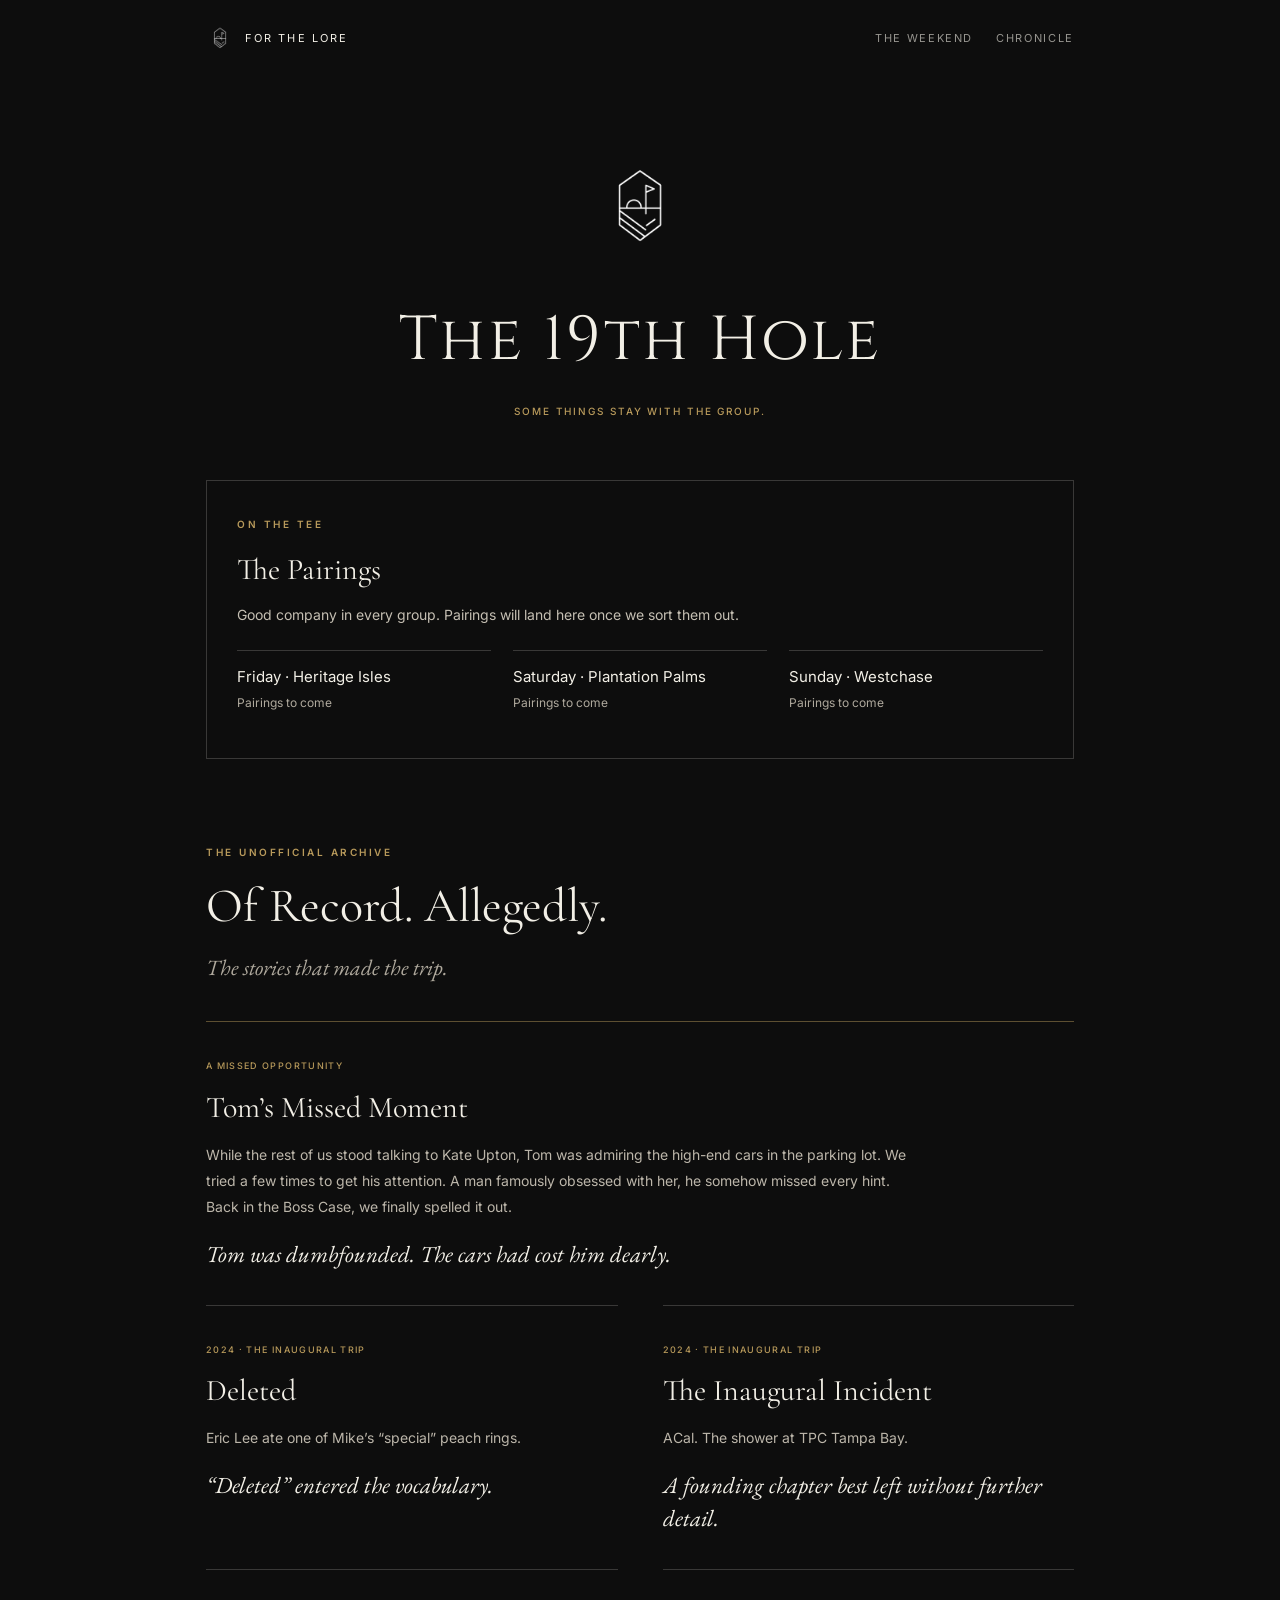
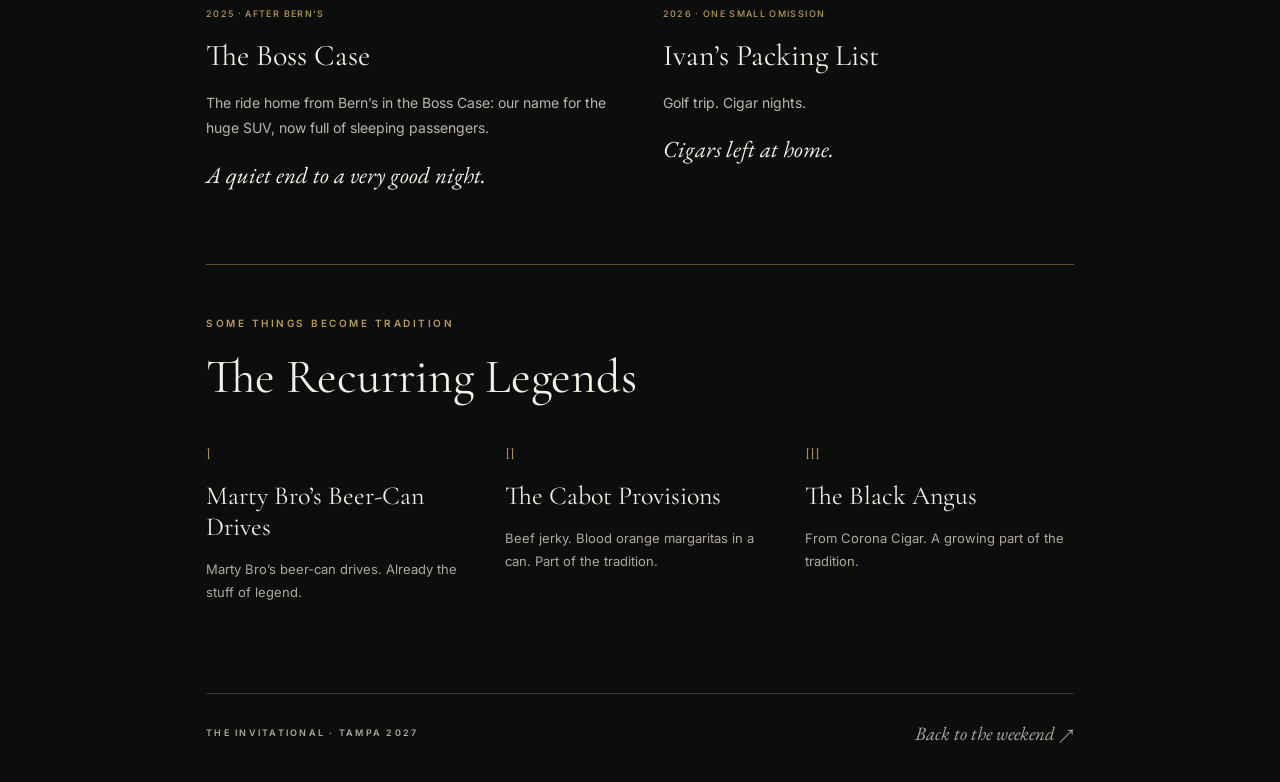
==== 19th-hole.html @ f351de5d "Add the 19th Hole lore archive and finalize guest details" ====
<!DOCTYPE html>
<html lang="en"><head><meta charset="utf-8"><meta name="viewport" content="width=device-width,initial-scale=1"><meta name="robots" content="noindex,nofollow"><meta name="theme-color" content="#0D0D0D"><title>The 19th Hole · The Invitational</title><link rel="stylesheet" href="styles.css"></head>
<body><div class="back-nine-shell"><header class="topbar"><a class="brand" href="index.html#invitation"><img src="assets/master-logo-f195ab221714.png" alt=""><span>For the Lore</span></a><nav class="nav" aria-label="Main navigation"><a href="index.html#invitation">The Weekend</a><a href="index.html#chronicle">Chronicle</a></nav></header>
<main><header class="back-nine-hero"><img src="assets/master-logo-f195ab221714.png" alt="For the Lore Master Logo"><h1 class="nineteenth-title">The 19th Hole</h1><p class="nineteenth-tagline">Some things stay with the group.</p></header>
<div class="back-nine-grid lore-layout"><section class="back-nine-panel"><span class="kicker gold">On the tee</span><h2>The Pairings</h2><p>Good company in every group. Pairings will land here once we sort them out.</p><ul class="back-nine-rounds"><li><strong>Friday · Heritage Isles</strong><span>Pairings to come</span></li><li><strong>Saturday · Plantation Palms</strong><span>Pairings to come</span></li><li><strong>Sunday · Westchase</strong><span>Pairings to come</span></li></ul></section>
</div>
<section class="lore-archive" aria-labelledby="lore-heading"><header class="lore-heading"><span class="kicker gold">The unofficial archive</span><h2 id="lore-heading">Of Record. Allegedly.</h2><p class="whisper">The stories that made the trip.</p></header>
<div class="lore-stories">
<article class="lore-story lore-feature"><span class="lore-label">A missed opportunity</span><h3>Tom’s Missed Moment</h3><p>While the rest of us stood talking to Kate Upton, Tom was admiring the high-end cars in the parking lot. We tried a few times to get his attention. A man famously obsessed with her, he somehow missed every hint. Back in the Boss Case, we finally spelled it out.</p><p class="lore-punchline">Tom was dumbfounded. The cars had cost him dearly.</p></article>
<article class="lore-story"><span class="lore-label">2024 · The inaugural trip</span><h3>Deleted</h3><p>Eric Lee ate one of Mike’s “special” peach rings.</p><p class="lore-punchline">“Deleted” entered the vocabulary.</p></article>
<article class="lore-story"><span class="lore-label">2024 · The inaugural trip</span><h3>The Inaugural Incident</h3><p>ACal. The shower at TPC Tampa Bay.</p><p class="lore-punchline">A founding chapter best left without further detail.</p></article>
<article class="lore-story"><span class="lore-label">2025 · After Bern’s</span><h3>The Boss Case</h3><p>The ride home from Bern’s in the Boss Case: our name for the huge SUV, now full of sleeping passengers.</p><p class="lore-punchline">A quiet end to a very good night.</p></article>
<article class="lore-story"><span class="lore-label">2026 · One small omission</span><h3>Ivan’s Packing List</h3><p>Golf trip. Cigar nights.</p><p class="lore-punchline">Cigars left at home.</p></article>
</div></section>
<section class="lore-traditions" aria-labelledby="legends-heading"><header class="lore-heading"><span class="kicker gold">Some things become tradition</span><h2 id="legends-heading">The Recurring Legends</h2></header><div class="legend-grid">
<article><span class="legend-number">I</span><h3>Marty Bro’s Beer-Can Drives</h3><p>Marty Bro’s beer-can drives. Already the stuff of legend.</p></article>
<article><span class="legend-number">II</span><h3>The Cabot Provisions</h3><p>Beef jerky. Blood orange margaritas in a can. Part of the tradition.</p></article>
<article><span class="legend-number">III</span><h3>The Black Angus</h3><p>From Corona Cigar. A growing part of the tradition.</p></article>
</div></section></main>
<footer class="footer"><span class="kicker">THE INVITATIONAL · TAMPA 2027</span><a class="whisper" href="index.html#invitation">Back to the weekend ↗</a></footer></div></body></html>
---- styles.css ----
@import url('https://fonts.googleapis.com/css2?family=Cinzel:wght@400;500;600&family=Cormorant+Garamond:wght@400;500;600&family=EB+Garamond:ital@0;1&family=Inter:wght@400;500;600&display=swap');
:root{--onyx:#0D0D0D;--ivory:#F2EFE6;--brass:#B89A5B;--muted:#AFA99D;--hairline:rgba(242,239,230,.19)}*{box-sizing:border-box}html{scroll-behavior:smooth}body{margin:0;background:var(--onyx);color:var(--ivory);font:400 15px/1.65 Inter,Arial,sans-serif}button,a{font:inherit}a{color:inherit;text-decoration:none}button{cursor:pointer}a:focus-visible,button:focus-visible{outline:2px solid var(--brass);outline-offset:5px}.serif{font-family:'Cormorant Garamond',Georgia,serif}.cinzel{font-family:Cinzel,Georgia,serif}.whisper{font-family:'EB Garamond',Georgia,serif;font-style:italic}.kicker{text-transform:uppercase;letter-spacing:.25em;font-size:10px;font-weight:600}.gold{color:var(--brass)}.shell{max-width:1080px;margin:auto;padding:0 26px}.topbar{display:flex;justify-content:space-between;align-items:center;padding:24px 0;gap:14px}.brand{display:flex;align-items:center;gap:11px;font-size:11px;letter-spacing:.19em;text-transform:uppercase}.brand img{width:28px;height:28px;object-fit:contain}.nav{display:flex;gap:23px;font-size:11px;text-transform:uppercase;letter-spacing:.15em}.nav a{opacity:.6}.nav a[aria-current=page],.nav a:hover{opacity:1}.hero{min-height:calc(100svh - 76px);display:flex;flex-direction:column;align-items:center;justify-content:center;text-align:center;padding:54px 0 85px;position:relative}.hero::before{content:'';position:absolute;inset:0;pointer-events:none;background:radial-gradient(ellipse at 50% 42%,rgba(191,154,91,.075),transparent 49%)}.hero>*{z-index:1}.hero-logo{width:clamp(125px,22vw,192px);height:auto;filter:drop-shadow(0 10px 40px rgba(255,255,255,.04));margin-bottom:26px}.hero h1{font-size:clamp(30px,5.6vw,68px);font-weight:400;letter-spacing:.11em;line-height:1.25;margin:12px 0 6px}.hero .place{font-size:clamp(15px,2vw,19px);letter-spacing:.37em;margin:9px 0 32px}.hero .whisper{font-size:26px;color:var(--ivory);opacity:.8}.scrollhint{position:absolute;bottom:30px;left:50%;transform:translateX(-50%);font-size:10px;letter-spacing:.22em;color:var(--muted);text-transform:uppercase}.line{height:1px;background:var(--hairline)}.section{padding:78px 0}.section-head{display:flex;align-items:center;gap:20px;margin-bottom:27px}.section-head h2{font-family:Cinzel,Georgia,serif;font-size:15px;font-weight:400;letter-spacing:.17em;margin:0;white-space:nowrap}.section-head:after{content:'';height:1px;background:var(--hairline);flex:1}.lead{font:400 clamp(28px,4vw,42px)/1.26 'Cormorant Garamond',Georgia,serif;max-width:720px;margin:0 0 25px}.sublead{color:#C5BFB3;max-width:640px}.days{display:grid;grid-template-columns:repeat(3,1fr);gap:14px}.day{border:1px solid var(--hairline);padding:26px 22px 27px;min-height:285px}.day .date{font-size:10px;letter-spacing:.18em;color:var(--brass)}.day h3{font:400 32px/1.12 'Cormorant Garamond',Georgia,serif;margin:9px 0 18px}.day ul{margin:0;padding-left:17px;color:#D8D3C9;font-size:13px}.day li{margin:10px 0}.note{font-size:12px;color:#B8B1A6;margin-top:23px}.note strong{color:var(--ivory)}.overview{display:grid;grid-template-columns:1fr 1fr;gap:42px}.overview h3{font-family:Cinzel,Georgia,serif;font-size:13px;letter-spacing:.17em;font-weight:400;margin:0 0 17px}.overview p{margin:0 0 13px;color:#C4BEB3;font-size:13px}.options{display:grid;grid-template-columns:repeat(3,1fr);gap:10px}.option{border-top:1px solid rgba(184,154,91,.55);padding:15px 0}.option b{font-size:12px;color:var(--ivory);font-weight:500}.option span{display:block;color:var(--muted);font-size:12px}.micro{font:italic 22px 'EB Garamond',Georgia,serif;color:var(--ivory)}.field{padding:18px 0 0;display:flex;flex-wrap:wrap;gap:8px 19px}.field span{font:400 23px 'Cormorant Garamond',Georgia,serif}.field .aside{width:100%;font-size:12px;color:var(--muted);margin-top:5px}.footer{display:flex;justify-content:space-between;align-items:center;border-top:1px solid var(--hairline);padding:24px 0 33px;color:var(--muted);gap:12px}.footer .whisper{font-size:19px}.footer .kicker{font-size:9px}.intro{position:fixed;inset:0;background:#080808;z-index:20;display:flex;align-items:center;justify-content:center;text-align:center;transition:opacity .75s ease,visibility .75s ease}.intro.hide{opacity:0;visibility:hidden;pointer-events:none}.intro-content{padding:25px}.intro .trigger{background:none;color:var(--ivory);border:1px solid rgba(242,239,230,.35);padding:15px 24px;letter-spacing:.19em;text-transform:uppercase;font-size:11px;margin-top:32px}.intro .trigger:hover{border-color:var(--brass);color:var(--brass)}.intro-logo{width:115px;height:115px;opacity:.88}.intro-caption{font-size:11px;letter-spacing:.24em;color:#B5AFA4;margin-top:10px}.intro .whisper{font-size:22px}.intro.revealing .intro-logo{animation:logoShow 1.35s ease both}.intro.revealing .intro-caption{opacity:0}.intro.revealing .trigger{opacity:0;pointer-events:none}@keyframes logoShow{0%{opacity:0;transform:scale(.85)}100%{opacity:1;transform:scale(1)}}.chronicle{background:var(--ivory);color:var(--onyx)}.chronicle .nav a{color:var(--onyx)}.chronicle .topbar{border-bottom:1px solid #D5D0C5}.chronicle .section-head:after{background:#CEC7BA}.chronicle .footer{border-color:#D5D0C5;color:#6C685F}.chronicle-hero{text-align:center;padding:75px 0 65px}.chronicle-hero img{width:106px;height:106px}.chronicle-hero h1{font:400 clamp(44px,6vw,68px) 'Cormorant Garamond',Georgia,serif;margin:13px 0 4px}.chronicle-hero p{color:#706B62;font:italic 22px 'EB Garamond',Georgia,serif}.timeline{border-top:1px solid #B9A98F;display:grid;grid-template-columns:repeat(3,minmax(0,1fr));gap:34px;padding-top:34px;margin-bottom:110px}.entry{position:relative;padding-left:4px}.entry:before{content:'';position:absolute;width:1px;background:#B9A98F;height:34px;top:-34px;left:10px}.year{font:400 30px Cinzel,Georgia,serif;letter-spacing:.09em}.city{font:italic 31px 'Cormorant Garamond',Georgia,serif;margin:4px 0 22px}.entry h3{font-size:9px;letter-spacing:.19em;color:#7C756A;font-weight:600;text-transform:uppercase;margin:25px 0 8px}.entry p{font-size:13px;line-height:1.9;margin:0}.entry .attendees{display:flex;flex-wrap:wrap;column-gap:9px}.first{color:#95753C}.legend{color:#786E5D;font-size:11px;margin-bottom:65px}.placeholder{color:#958F84;font-style:italic}.chronicle .brand{color:var(--onyx)}@media(max-width:650px){.shell{padding:0 21px}.topbar{padding:19px 0}.brand span{display:none}.nav{gap:17px;font-size:10px}.hero{min-height:calc(100svh - 65px);padding:40px 0 80px}.hero-logo{width:155px}.hero h1{font-size:clamp(27px,7.2vw,39px);letter-spacing:.075em}.hero .place{font-size:12px;letter-spacing:.25em}.hero .whisper{font-size:22px}.section{padding:53px 0}.days{grid-template-columns:1fr}.day{min-height:0;padding:24px}.day h3{font-size:34px}.overview{grid-template-columns:1fr;gap:30px}.options{grid-template-columns:1fr}.option{padding:11px 0}.chronicle-hero{padding:61px 0 60px}.chronicle-hero img{width:92px;height:92px}.timeline{display:block;border-top:0;border-left:1px solid #B9A98F;margin-left:9px;padding:0 0 0 25px;margin-bottom:65px}.entry{padding:0 0 53px 0}.entry:before{width:11px;height:11px;border-radius:50%;border:1px solid #B89A5B;background:var(--ivory);top:9px;left:-31px}.entry h3{margin:20px 0 6px}.entry .attendees{max-width:310px}.footer{flex-wrap:wrap}.section-head h2{font-size:12px}}@media(prefers-reduced-motion:reduce){*,*:before,*:after{scroll-behavior:auto!important;animation:none!important;transition:none!important}}

/* Self-contained, script-free navigation and reveal fallback */
#invitation-page, #chronicle-page {display:none}
#invitation-page {display:block}
body:has(#chronicle:target) {background:var(--ivory);color:var(--onyx)}
body:has(#chronicle:target) #invitation-page {display:none}
body:has(#chronicle:target) #chronicle-page {display:block}
body:not(:has(#chronicle:target)) #chronicle-page {display:none}
body:has(#invitation:target) .intro, body:has(#chronicle:target) .intro {opacity:0; visibility:hidden;pointer-events:none}
.intro .trigger {display:inline-block; border-radius:0}
#chronicle-page .topbar {border-bottom:1px solid #D5D0C5}
#chronicle-page .section-head:after {background:#CEC7BA}
#chronicle-page .footer {border-color:#D5D0C5;color:#6C685F}
#chronicle-page .nav a, #chronicle-page .brand {color:var(--onyx)}
#chronicle-page .nav a {opacity:.6}
#chronicle-page .nav a[href='#chronicle'] {opacity:1}
#invitation-page .nav a[href='#invitation'] {opacity:1}
body:has(#chronicle:target) .intro {display:none}

/* Chronicle V2: scoped changes, approved Invitation untouched. */
body:has(#chronicle:target){background:#0D0D0D;color:#F2EFE6}
.chronicle-v2{background:#0D0D0D;color:#F2EFE6;min-height:100vh}
.chronicle-v2 .topbar{border-bottom:1px solid rgba(242,239,230,.14)!important}
.chronicle-v2 .brand,.chronicle-v2 .nav a{color:#F2EFE6!important}
.chronicle-v2 .nav a[href="#chronicle"]{opacity:1}
.chronicle-v2 .footer{border-color:rgba(242,239,230,.17)!important;color:#AFA99D!important}
.chronicle-main{max-width:900px;margin:0 auto}
.chronicle-heading{text-align:center;padding:clamp(65px,11vw,124px) 0 62px}
.chronicle-master{display:block;width:clamp(95px,15vw,133px);height:auto;max-height:140px;object-fit:contain;margin:0 auto 33px}
.chronicle-heading h1{font-family:'Cormorant Garamond',Georgia,serif;font-size:clamp(52px,8vw,91px);line-height:1.05;font-weight:400;letter-spacing:-.028em;margin:0;color:#F2EFE6}
.chronicle-whisper{font:italic 23px/1.3 'EB Garamond',Georgia,serif;color:#BEB9AF;margin:17px 0 0;letter-spacing:.005em}
.chronicle-rule{height:1px;background:linear-gradient(to right,transparent 0%,rgba(184,154,91,.7) 12%,rgba(184,154,91,.7) 44%,transparent 44%,transparent 56%,rgba(184,154,91,.7) 56%,rgba(184,154,91,.7) 88%,transparent 100%);max-width:640px;margin:0 auto 58px;position:relative}
.chronicle-rule span{position:absolute;left:50%;top:50%;transform:translate(-50%,-50%);width:7px;height:7px;background:#B89A5B;rotate:45deg}
.chronicle-timeline{border-left:1px solid rgba(184,154,91,.77);margin:0 0 0 76px;padding:0 0 0 53px}
.chronicle-entry{position:relative;display:grid;grid-template-columns:minmax(190px, .7fr) minmax(220px,1fr);gap:28px 50px;padding:0 0 64px;margin-bottom:49px;border-bottom:1px solid rgba(242,239,230,.14)}
.chronicle-entry:last-child{margin-bottom:0;border-bottom:0;padding-bottom:35px}
.chronicle-entry::before{content:'';position:absolute;top:17px;left:-60px;width:11px;height:11px;border-radius:50%;background:#B89A5B;border:2px solid #0D0D0D;outline:1px solid #B89A5B}
.chronicle-datum{display:flex;flex-direction:column;align-items:start;gap:4px}
.chronicle-year{font:400 clamp(52px,6.8vw,84px)/1.04 'Cormorant Garamond',Georgia,serif;letter-spacing:-.015em;color:#F2EFE6}
.chronicle-city{font:400 17px/1.4 Cinzel,Georgia,serif;letter-spacing:.2em;text-transform:uppercase;color:#F2EFE6}
.chronicle-details{display:flex;flex-direction:column;gap:26px;padding-top:10px}
.chronicle-details h2{font:500 10px/1.6 Inter,Arial,sans-serif;letter-spacing:.25em;text-transform:uppercase;color:#B89A5B;margin:0 0 7px}
.chronicle-details p{font:400 clamp(19px,2vw,23px)/1.38 'Cormorant Garamond',Georgia,serif;color:#F2EFE6;margin:0}
.chronicle-v2 .chronicle-guest{color:#A29C91;font-family:'EB Garamond',Georgia,serif;font-style:italic;font-weight:400;white-space:nowrap}
.chronicle-v2 .chronicle-unconfirmed{color:#A29C91;font-style:italic;font-family:'EB Garamond',Georgia,serif;font-size:18px;letter-spacing:0;text-transform:none}
.chronicle-footnote{max-width:730px;margin:35px 0 85px 129px;color:#AAA397;font:400 12px/1.7 Inter,Arial,sans-serif}
.brass-tick{display:inline-block;width:6px;height:6px;border-radius:50%;background:#B89A5B;margin-right:9px;vertical-align:middle}
@media (max-width:700px){
 .chronicle-heading{padding:76px 0 58px}.chronicle-master{width:101px;margin-bottom:30px}.chronicle-heading h1{font-size:clamp(54px,12vw,71px)}.chronicle-whisper{font-size:22px}
 .chronicle-rule{margin-bottom:56px}
 .chronicle-timeline{margin-left:12px;padding-left:29px}
 .chronicle-entry{display:block;padding-bottom:43px;margin-bottom:43px}
 .chronicle-entry::before{top:16px;left:-36px;width:10px;height:10px}
 .chronicle-year{font-size:clamp(62px,16vw,82px)}.chronicle-city{font-size:14px;letter-spacing:.21em;margin-top:3px}
 .chronicle-details{gap:24px;padding-top:33px}
 .chronicle-details h2{font-size:10px;margin-bottom:7px}.chronicle-details p{font-size:24px}
 .chronicle-footnote{margin:28px 0 75px 41px;max-width:310px}
}
@media(max-width:360px){.chronicle-heading h1{font-size:49px}.chronicle-timeline{margin-left:7px;padding-left:24px}.chronicle-entry::before{left:-31px}.chronicle-details p{font-size:22px}}

.chronicle-v2 .chronicle-new{color:#B89A5B}
.chronicle-v2 .chronicle-inaugural{color:#B89A5B;font:italic 400 19px/1.2 'EB Garamond',Georgia,serif;margin-top:5px}
/* Envelope and note card */
.envelope-intro{overflow-y:auto;perspective:1400px;background:radial-gradient(ellipse at 50% 40%,#24211c 0%,#10100f 48%,#080808 100%);padding:32px 20px;display:grid;place-items:center}
.envelope-scene{position:relative;width:min(100%,620px);min-height:540px;display:grid;place-items:center;isolation:isolate}
.envelope{position:absolute;width:100%;aspect-ratio:1.55;filter:drop-shadow(0 28px 32px #0009);transition:transform 1s ease,opacity .8s ease}
.envelope-back,.envelope-front,.envelope-flap{position:absolute;inset:0;background-color:#191918;background-image:url("data:image/svg+xml,%3Csvg viewBox='0 0 180 180' xmlns='http://www.w3.org/2000/svg'%3E%3Cfilter id='n'%3E%3CfeTurbulence type='fractalNoise' baseFrequency='.9' numOctaves='3' stitchTiles='stitch'/%3E%3C/filter%3E%3Crect width='100%25' height='100%25' opacity='.14' filter='url(%23n)'/%3E%3C/svg%3E");border:1px solid #ffffff12}
.envelope-back{border-radius:3px;background-color:#101010}
.envelope-front{clip-path:polygon(0 0,50% 54%,100% 0,100% 100%,0 100%);background-color:#20201e;z-index:2}
.envelope-front:after{content:'';position:absolute;inset:0;background:linear-gradient(32deg,transparent 49.8%,#ffffff0b 50%,transparent 50.3%),linear-gradient(-32deg,transparent 49.8%,#0006 50%,transparent 50.3%)}
.envelope-flap{clip-path:polygon(0 0,100% 0,50% 57%);z-index:3;transform-origin:top;transition:transform .85s ease .2s;backface-visibility:hidden;background-color:#292825}
.wax-seal{position:absolute;z-index:4;left:50%;top:51%;transform:translate(-50%,-50%) rotate(-5deg);width:clamp(88px,19vw,120px);aspect-ratio:1;border:1px solid #c3a16b;border-radius:46% 51% 45% 50% / 48% 44% 53% 46%;background:radial-gradient(circle at 35% 24%,#b39a69,#7e643e 60%,#503e27);box-shadow:inset 0 0 0 5px #735938,inset 0 0 0 7px #b59a6670,0 8px 16px #0009;display:grid;place-items:center;transition:transform .4s ease,opacity .4s ease;padding:17px}
.wax-seal img{display:block;width:100%;height:auto;mix-blend-mode:multiply}
.wax-seal:hover{transform:translate(-50%,-50%) rotate(-5deg) scale(1.045)}
.wax-seal:focus-visible{outline:2px solid var(--ivory);outline-offset:7px}
.envelope-hint{position:absolute;top:calc(50% + min(24vw,225px));font-size:10px;letter-spacing:.24em;text-transform:uppercase;color:#afa99d;transition:opacity .3s}
.invitation-card{position:relative;z-index:5;width:min(100%,470px);padding:48px 26px 40px;background:#eee8da;color:#26251f;box-shadow:0 24px 70px #0008,inset 0 0 0 9px #eee8da,inset 0 0 0 10px #b89a5b66;opacity:0;visibility:hidden;transform:translateY(65px) scale(.9);transition:opacity .8s ease .6s,transform 1s cubic-bezier(.2,.7,.2,1) .5s,visibility 0s .6s;outline:none;text-align:center}
.card-salutation{font:italic 25px 'EB Garamond',Georgia,serif;margin:0 0 28px}
.card-message{font:400 23px/1.45 'Cormorant Garamond',Georgia,serif;margin:0 0 32px}
.invitation-card h1{font:400 clamp(20px,5.4vw,29px)/1.4 Cinzel,Georgia,serif;letter-spacing:.09em;margin:0 0 12px}
.card-dates{font-size:10px;letter-spacing:.12em;text-transform:uppercase;margin:0}
.card-lore{font:italic 23px 'EB Garamond',Georgia,serif;margin:32px 0}
.card-explore{display:inline-block;border-bottom:1px solid #9a7a43;padding:10px 0;font-size:10px;letter-spacing:.15em;text-transform:uppercase}
.card-explore span{margin-left:8px}
.opened .wax-seal{opacity:0;transform:translate(-50%,-30%) rotate(10deg) scale(.8);pointer-events:none}
.opened .envelope-flap{transform:rotateX(180deg)}
.opened .envelope{transform:translateY(85px) scale(.94);opacity:.25;transition-delay:.5s}
.opened .envelope-hint{opacity:0}
.opened .invitation-card{opacity:1;visibility:visible;transform:translateY(0) scale(1)}
.envelope-noscript{position:relative;z-index:6;color:var(--ivory);background:#101010;padding:20px;text-align:center}
.envelope-noscript a{text-decoration:underline}
@media(max-width:480px){.envelope-scene{min-height:510px}.invitation-card{padding:40px 22px 34px}.card-message{font-size:22px}.envelope-hint{top:calc(50% + 34vw)}}
@media(prefers-reduced-motion:reduce){.envelope-intro *{transition-delay:0s!important;transition-duration:0s!important}}
.wax-seal img{mix-blend-mode:normal;filter:drop-shadow(0 1px 1px #3d2c19);width:100%;height:100%;object-fit:contain}
body:has(.envelope-intro):not(:has(#invitation:target)):not(:has(#chronicle:target)){overflow:hidden}
.wax-seal img{transform:scale(1.5)}
.envelope-scene{width:min(620px,calc(100vw - 40px))}
/* On phones, one divider between sections keeps headings uncluttered. */
@media(max-width:650px){.section-head:after{display:none}}

/* The Back Nine */
.back-nine-seal{border:0;background:transparent;padding:8px;display:grid;place-items:center;cursor:pointer;flex-shrink:0}
.back-nine-seal img{width:35px;height:35px;object-fit:contain;opacity:.7;transition:opacity .2s}
.back-nine-seal:hover img{opacity:1}
.secret-status{font-size:11px;color:var(--brass)}
.secret-status:empty{display:none}
.back-nine-shell{max-width:920px;margin:auto;padding:0 26px}
.back-nine-hero{padding:80px 0 60px;text-align:center}
.back-nine-hero img{width:100px;height:100px;object-fit:contain;margin-bottom:25px}
.back-nine-hero h1{font:400 clamp(38px,8vw,72px)/1.2 Cinzel,Georgia,serif;letter-spacing:.06em;margin:18px 0}
.back-nine-hero .whisper{color:var(--muted);font-size:25px}
.back-nine-grid{display:grid;grid-template-columns:1fr 1fr;gap:20px;margin-bottom:75px}
.back-nine-panel{border:1px solid var(--hairline);padding:30px}
.back-nine-panel h2{font:400 30px 'Cormorant Garamond',Georgia,serif;margin:15px 0}
.back-nine-panel p{color:#c5bfb3;font-size:14px}
.back-nine-rounds{padding:0;list-style:none;margin:24px 0 0}
.back-nine-rounds li{padding:14px 0;border-top:1px solid var(--hairline)}
.back-nine-rounds strong{display:block;font-weight:400;color:var(--ivory)}
.back-nine-rounds span{font-size:12px;color:var(--muted)}
@media(max-width:650px){.back-nine-grid{grid-template-columns:1fr}.back-nine-panel{padding:24px}.back-nine-hero{padding:55px 0 35px}.back-nine-shell{padding:0 21px}}

/* The 19th Hole: a typographic flagstick beside a golf-ball e. */
.nineteenth-wordmark{white-space:nowrap;font-size:clamp(30px,7vw,62px)!important}
.hole-flag{display:inline-block;position:relative;width:.26em;color:transparent;margin-left:.025em;margin-right:.04em;vertical-align:baseline}
.hole-flag:before{content:'';position:absolute;left:45%;top:.09em;bottom:.09em;width:1.5px;background:var(--brass);box-shadow:0 .025em 0 #b89a5b}
.hole-flag:after{content:'';position:absolute;left:calc(45% + 1px);top:.1em;width:.26em;height:.19em;background:var(--brass);clip-path:polygon(0 0,100% 32%,0 100%)}
.hole-ball{display:inline-flex;position:relative;align-items:center;justify-content:center;width:.65em;height:.65em;margin-left:.08em;vertical-align:.025em;border-radius:50%;font-size:.8em;line-height:1;letter-spacing:0;text-transform:lowercase;color:#363730;background-color:#e7e4d9;background-image:radial-gradient(circle,#a6a49766 .6px,transparent .9px);background-size:4px 4px;box-shadow:inset -.04em -.06em .08em #99978f,0 .03em .06em #0008}
@media(max-width:360px){.nineteenth-wordmark{font-size:28px!important;letter-spacing:.02em!important}}
.hole-flag{background:radial-gradient(ellipse at center,#b89a5b99 0 43%,transparent 48%) center calc(100% - .035em)/.26em .07em no-repeat}
.hole-ball{width:.8em;height:.8em;vertical-align:-.08em;background-size:5px 5px;background-image:radial-gradient(circle,#a6a49755 .5px,transparent .8px);text-shadow:0 1px #fff8}
/* A separate, restrained emblem leaves the name readable. */
.nineteenth-emblem{display:block;width:85px;height:64px;margin:28px auto 8px;color:var(--brass)}
.back-nine-hero .nineteenth-title{font-size:clamp(30px,7vw,62px);letter-spacing:.04em;margin:14px 0 20px}
.back-nine-hero .nineteenth-tagline{font:500 10px/1.8 Inter,Arial,sans-serif;letter-spacing:.19em;text-transform:uppercase;color:var(--brass);margin:25px auto 0;max-width:290px}

/* Unofficial clubhouse archive */
.lore-layout{display:block;margin-bottom:80px}
.lore-layout .back-nine-rounds{display:grid;grid-template-columns:repeat(3,minmax(0,1fr));gap:22px}
.lore-heading{margin-bottom:35px}
.lore-heading h2{font:400 clamp(34px,6vw,48px)/1.2 'Cormorant Garamond',Georgia,serif;margin:14px 0}
.lore-heading>.whisper{color:var(--muted);font-size:22px;margin:0}
.lore-stories{display:grid;grid-template-columns:1fr 1fr;column-gap:45px}
.lore-story{border-top:1px solid var(--hairline);padding:30px 0 35px}
.lore-feature{grid-column:1/-1;border-top-color:#b89a5b77;max-width:100%}
.lore-label{font:500 9px/1.8 Inter,Arial,sans-serif;letter-spacing:.15em;text-transform:uppercase;color:var(--brass)}
.lore-story h3,.legend-grid h3{font:400 30px/1.2 'Cormorant Garamond',Georgia,serif;margin:13px 0 16px}
.lore-story p{font-size:14px;line-height:1.85;color:#bcb6aa;max-width:700px;margin:0 0 14px}
.lore-story .lore-punchline{font:italic 23px/1.4 'EB Garamond',Georgia,serif;color:var(--ivory);margin:18px 0 0}
.lore-traditions{border-top:1px solid #b89a5b77;margin:38px 0 75px;padding-top:45px}
.legend-grid{display:grid;grid-template-columns:repeat(3,minmax(0,1fr));gap:30px}
.legend-number{font:400 15px Cinzel,Georgia,serif;color:var(--brass)}
.legend-grid h3{font-size:26px}
.legend-grid p{font-size:13px;line-height:1.8;color:var(--muted)}
@media(max-width:650px){.lore-layout{margin-bottom:55px}.lore-layout .back-nine-rounds,.lore-stories,.legend-grid{grid-template-columns:1fr}.lore-layout .back-nine-rounds{gap:0}.lore-feature{grid-column:auto}.lore-story{padding:25px 0 30px}.legend-grid{gap:25px}.legend-grid article+article{border-top:1px solid var(--hairline);padding-top:25px}.lore-traditions{margin-top:20px}.lore-heading{margin-bottom:25px}}
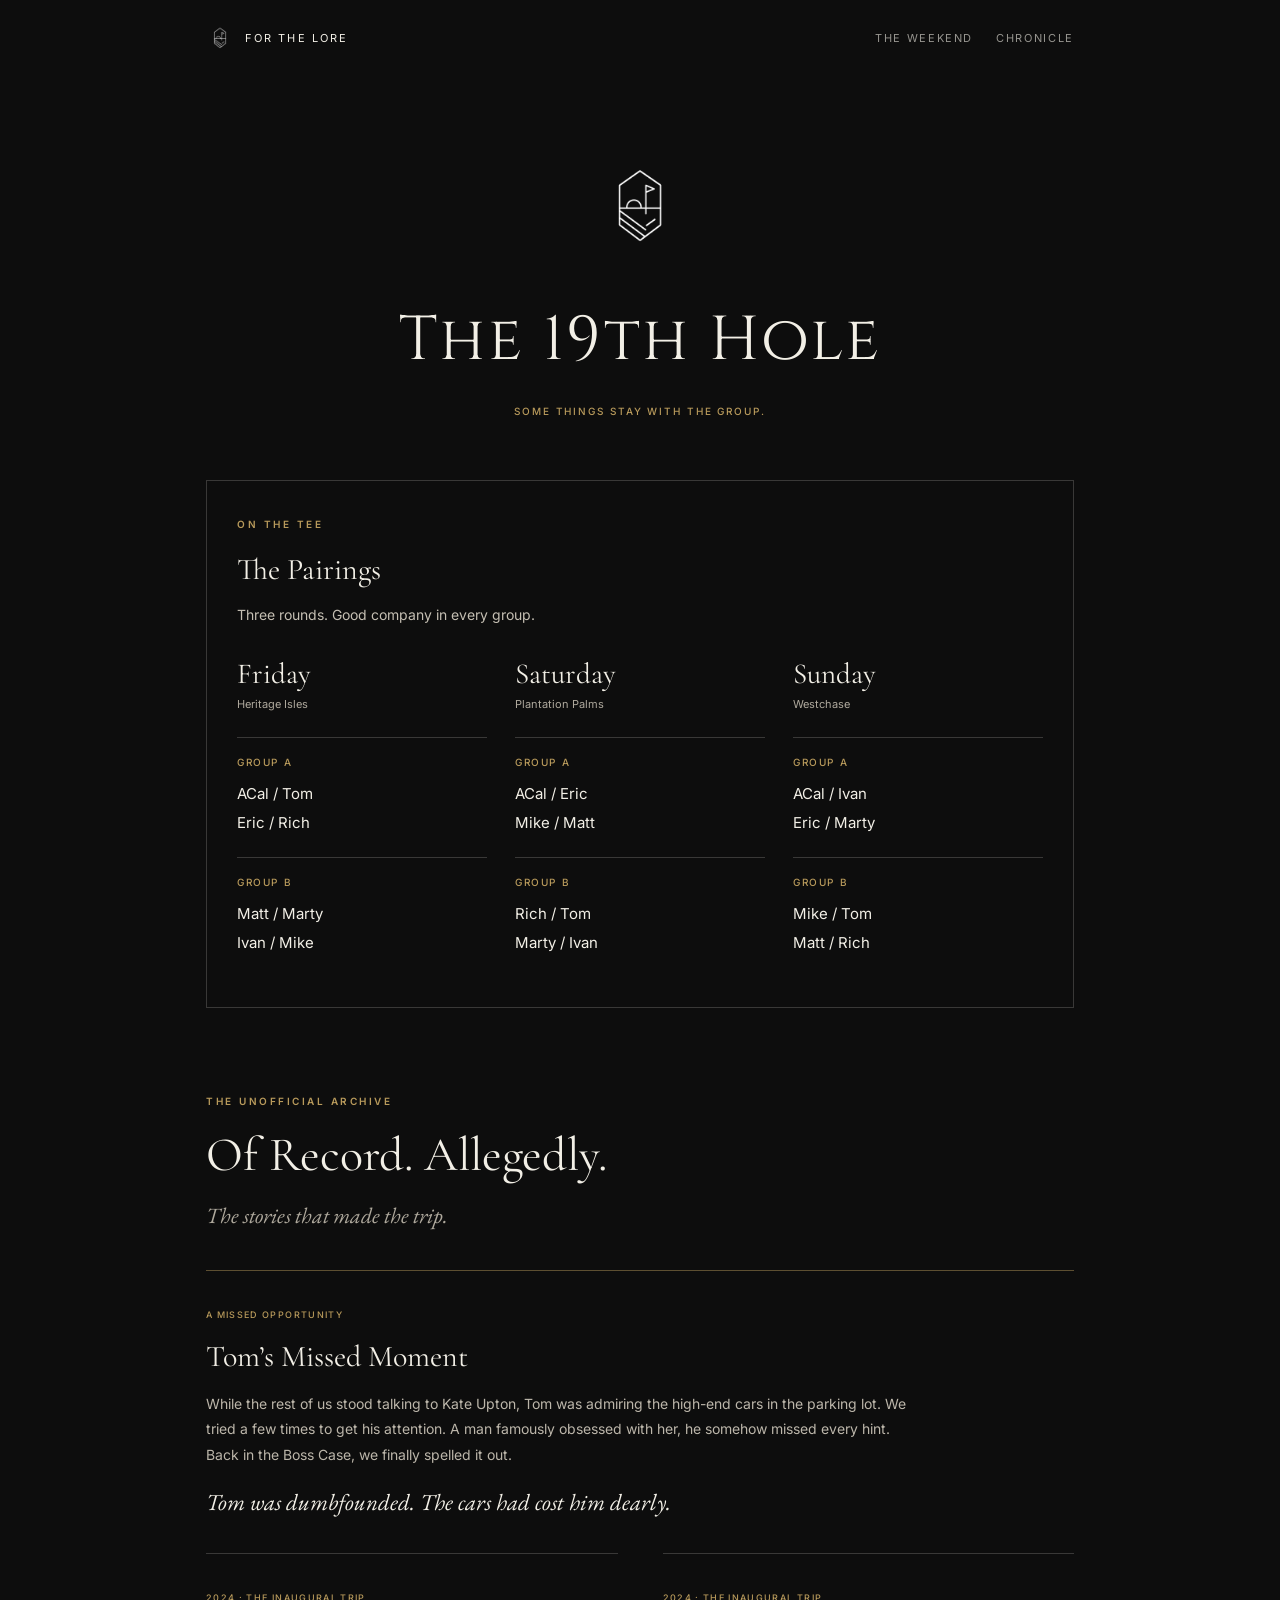
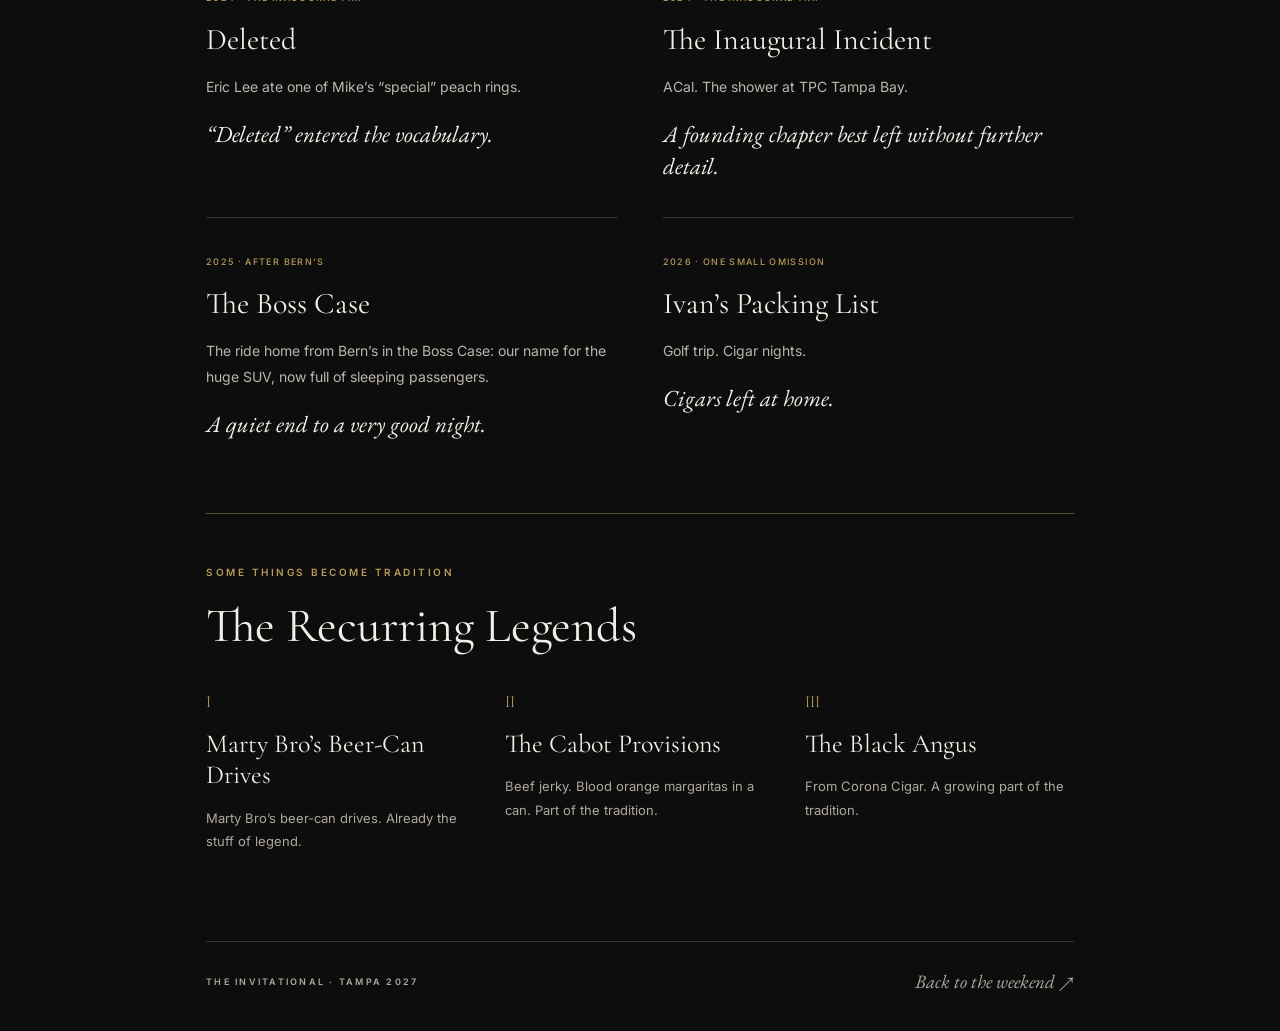
==== commit 344a043f: "Add confirmed daily golf groups and pairings" ====
--- a/19th-hole.html
+++ b/19th-hole.html
@@ -2,7 +2,7 @@
 <html lang="en"><head><meta charset="utf-8"><meta name="viewport" content="width=device-width,initial-scale=1"><meta name="robots" content="noindex,nofollow"><meta name="theme-color" content="#0D0D0D"><title>The 19th Hole · The Invitational</title><link rel="stylesheet" href="styles.css"></head>
 <body><div class="back-nine-shell"><header class="topbar"><a class="brand" href="index.html#invitation"><img src="assets/master-logo-f195ab221714.png" alt=""><span>For the Lore</span></a><nav class="nav" aria-label="Main navigation"><a href="index.html#invitation">The Weekend</a><a href="index.html#chronicle">Chronicle</a></nav></header>
 <main><header class="back-nine-hero"><img src="assets/master-logo-f195ab221714.png" alt="For the Lore Master Logo"><h1 class="nineteenth-title">The 19th Hole</h1><p class="nineteenth-tagline">Some things stay with the group.</p></header>
-<div class="back-nine-grid lore-layout"><section class="back-nine-panel"><span class="kicker gold">On the tee</span><h2>The Pairings</h2><p>Good company in every group. Pairings will land here once we sort them out.</p><ul class="back-nine-rounds"><li><strong>Friday · Heritage Isles</strong><span>Pairings to come</span></li><li><strong>Saturday · Plantation Palms</strong><span>Pairings to come</span></li><li><strong>Sunday · Westchase</strong><span>Pairings to come</span></li></ul></section>
+<div class="back-nine-grid lore-layout"><section class="back-nine-panel"><span class="kicker gold">On the tee</span><h2>The Pairings</h2><p>Three rounds. Good company in every group.</p><div class="pairing-rounds"><section class="pairing-round" aria-label="Friday pairings"><h3>Friday</h3><p class="pairing-course">Heritage Isles</p><div class="pairing-group"><h4>Group A</h4><p>ACal / Tom<br>Eric / Rich</p></div><div class="pairing-group"><h4>Group B</h4><p>Matt / Marty<br>Ivan / Mike</p></div></section><section class="pairing-round" aria-label="Saturday pairings"><h3>Saturday</h3><p class="pairing-course">Plantation Palms</p><div class="pairing-group"><h4>Group A</h4><p>ACal / Eric<br>Mike / Matt</p></div><div class="pairing-group"><h4>Group B</h4><p>Rich / Tom<br>Marty / Ivan</p></div></section><section class="pairing-round" aria-label="Sunday pairings"><h3>Sunday</h3><p class="pairing-course">Westchase</p><div class="pairing-group"><h4>Group A</h4><p>ACal / Ivan<br>Eric / Marty</p></div><div class="pairing-group"><h4>Group B</h4><p>Mike / Tom<br>Matt / Rich</p></div></section></div></section>
 </div>
 <section class="lore-archive" aria-labelledby="lore-heading"><header class="lore-heading"><span class="kicker gold">The unofficial archive</span><h2 id="lore-heading">Of Record. Allegedly.</h2><p class="whisper">The stories that made the trip.</p></header>
 <div class="lore-stories">
--- a/styles.css
+++ b/styles.css
@@ -154,3 +154,12 @@
 .legend-grid h3{font-size:26px}
 .legend-grid p{font-size:13px;line-height:1.8;color:var(--muted)}
 @media(max-width:650px){.lore-layout{margin-bottom:55px}.lore-layout .back-nine-rounds,.lore-stories,.legend-grid{grid-template-columns:1fr}.lore-layout .back-nine-rounds{gap:0}.lore-feature{grid-column:auto}.lore-story{padding:25px 0 30px}.legend-grid{gap:25px}.legend-grid article+article{border-top:1px solid var(--hairline);padding-top:25px}.lore-traditions{margin-top:20px}.lore-heading{margin-bottom:25px}}
+
+/* Daily groups, keeping the two-person pairings together. */
+.pairing-rounds{display:grid;grid-template-columns:repeat(3,minmax(0,1fr));gap:28px;margin-top:30px}
+.pairing-round h3{font:400 29px 'Cormorant Garamond',Georgia,serif;margin:0 0 4px}
+.pairing-round .pairing-course{font-size:11px;color:var(--muted);margin:0 0 24px}
+.pairing-group{border-top:1px solid var(--hairline);padding:18px 0 5px}
+.pairing-group h4{font:500 10px Inter,Arial,sans-serif;letter-spacing:.16em;text-transform:uppercase;color:var(--brass);margin:0 0 12px}
+.pairing-group p{font-size:15px;color:var(--ivory);line-height:1.9;margin:0 0 15px}
+@media(max-width:650px){.pairing-rounds{grid-template-columns:1fr;gap:30px}.pairing-round+.pairing-round{border-top:1px solid #b89a5b66;padding-top:25px}.pairing-round .pairing-course{margin-bottom:20px}}
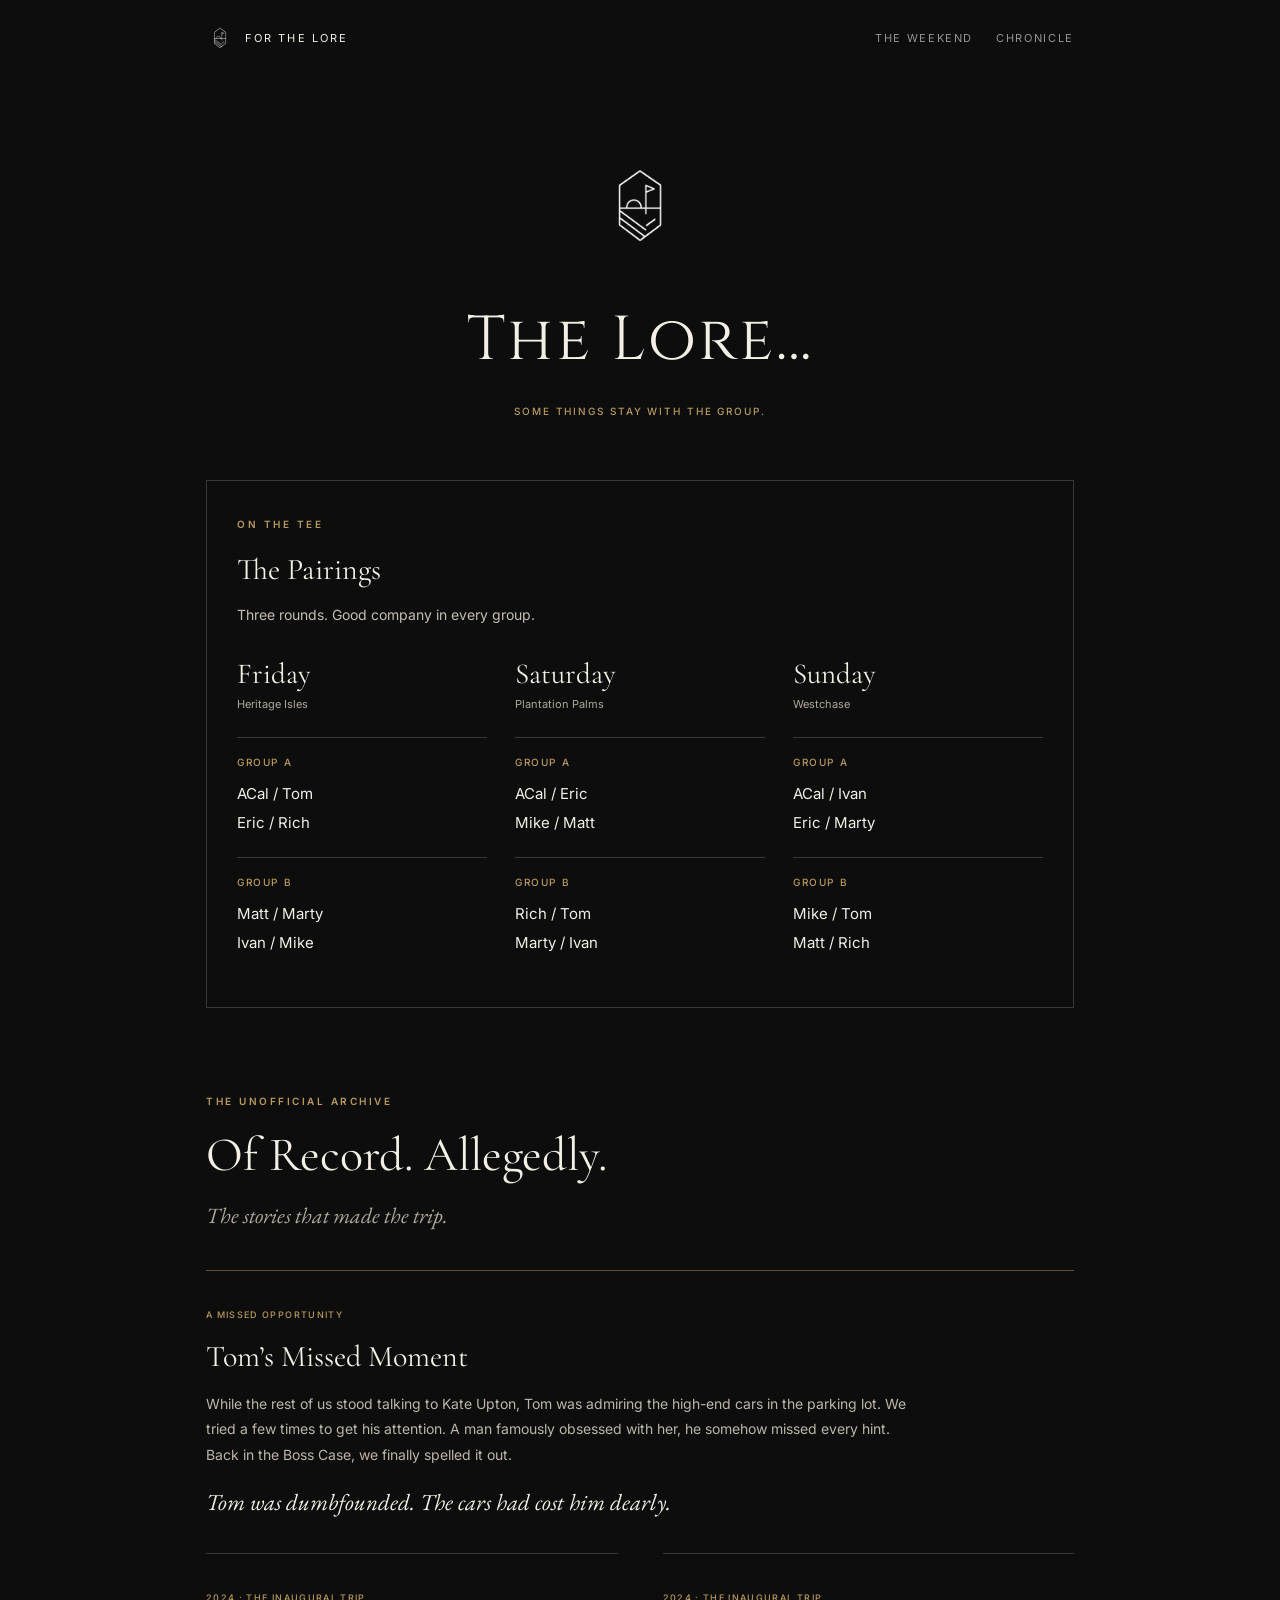
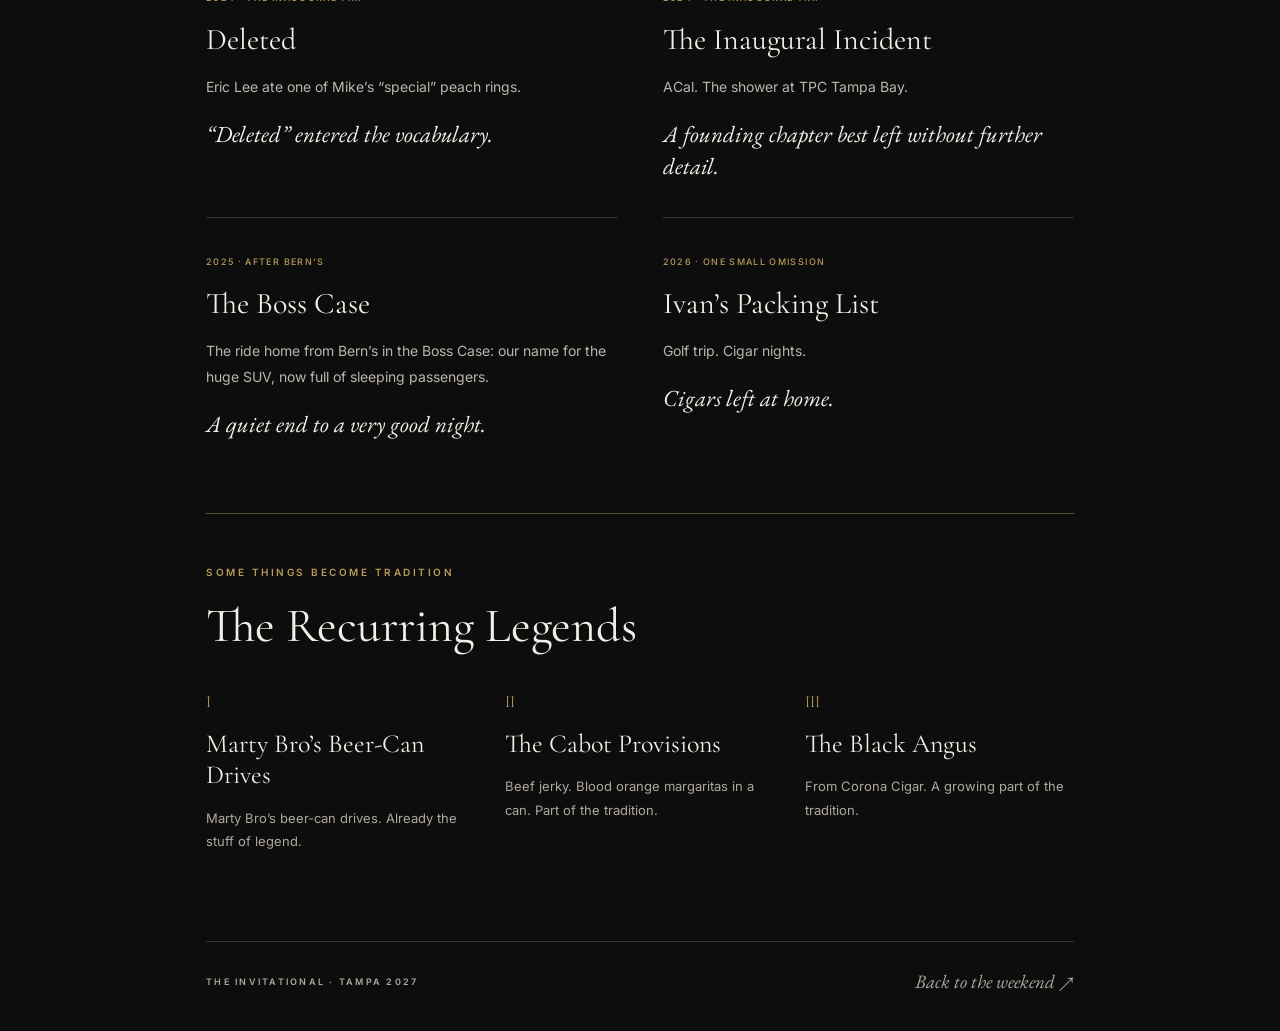
==== commit 348731fc: "Name the hidden archive The Lore" ====
--- a/19th-hole.html
+++ b/19th-hole.html
@@ -1,7 +1,7 @@
 <!DOCTYPE html>
-<html lang="en"><head><meta charset="utf-8"><meta name="viewport" content="width=device-width,initial-scale=1"><meta name="robots" content="noindex,nofollow"><meta name="theme-color" content="#0D0D0D"><title>The 19th Hole · The Invitational</title><link rel="stylesheet" href="styles.css"></head>
+<html lang="en"><head><meta charset="utf-8"><meta name="viewport" content="width=device-width,initial-scale=1"><meta name="robots" content="noindex,nofollow"><meta name="theme-color" content="#0D0D0D"><title>The Lore… · The Invitational</title><link rel="stylesheet" href="styles.css"></head>
 <body><div class="back-nine-shell"><header class="topbar"><a class="brand" href="index.html#invitation"><img src="assets/master-logo-f195ab221714.png" alt=""><span>For the Lore</span></a><nav class="nav" aria-label="Main navigation"><a href="index.html#invitation">The Weekend</a><a href="index.html#chronicle">Chronicle</a></nav></header>
-<main><header class="back-nine-hero"><img src="assets/master-logo-f195ab221714.png" alt="For the Lore Master Logo"><h1 class="nineteenth-title">The 19th Hole</h1><p class="nineteenth-tagline">Some things stay with the group.</p></header>
+<main><header class="back-nine-hero"><img src="assets/master-logo-f195ab221714.png" alt="For the Lore Master Logo"><h1 class="nineteenth-title">The Lore…</h1><p class="nineteenth-tagline">Some things stay with the group.</p></header>
 <div class="back-nine-grid lore-layout"><section class="back-nine-panel"><span class="kicker gold">On the tee</span><h2>The Pairings</h2><p>Three rounds. Good company in every group.</p><div class="pairing-rounds"><section class="pairing-round" aria-label="Friday pairings"><h3>Friday</h3><p class="pairing-course">Heritage Isles</p><div class="pairing-group"><h4>Group A</h4><p>ACal / Tom<br>Eric / Rich</p></div><div class="pairing-group"><h4>Group B</h4><p>Matt / Marty<br>Ivan / Mike</p></div></section><section class="pairing-round" aria-label="Saturday pairings"><h3>Saturday</h3><p class="pairing-course">Plantation Palms</p><div class="pairing-group"><h4>Group A</h4><p>ACal / Eric<br>Mike / Matt</p></div><div class="pairing-group"><h4>Group B</h4><p>Rich / Tom<br>Marty / Ivan</p></div></section><section class="pairing-round" aria-label="Sunday pairings"><h3>Sunday</h3><p class="pairing-course">Westchase</p><div class="pairing-group"><h4>Group A</h4><p>ACal / Ivan<br>Eric / Marty</p></div><div class="pairing-group"><h4>Group B</h4><p>Mike / Tom<br>Matt / Rich</p></div></section></div></section>
 </div>
 <section class="lore-archive" aria-labelledby="lore-heading"><header class="lore-heading"><span class="kicker gold">The unofficial archive</span><h2 id="lore-heading">Of Record. Allegedly.</h2><p class="whisper">The stories that made the trip.</p></header>
--- a/styles.css
+++ b/styles.css
@@ -163,3 +163,6 @@
 .pairing-group h4{font:500 10px Inter,Arial,sans-serif;letter-spacing:.16em;text-transform:uppercase;color:var(--brass);margin:0 0 12px}
 .pairing-group p{font-size:15px;color:var(--ivory);line-height:1.9;margin:0 0 15px}
 @media(max-width:650px){.pairing-rounds{grid-template-columns:1fr;gap:30px}.pairing-round+.pairing-round{border-top:1px solid #b89a5b66;padding-top:25px}.pairing-round .pairing-course{margin-bottom:20px}}
+
+.booking-note{margin:25px 0 0;padding:18px 0 0;border-top:1px solid var(--hairline);font-size:12px;line-height:1.8;color:#b8b1a6;max-width:700px}
+.booking-note .kicker{display:block;margin-bottom:7px;font-size:9px}
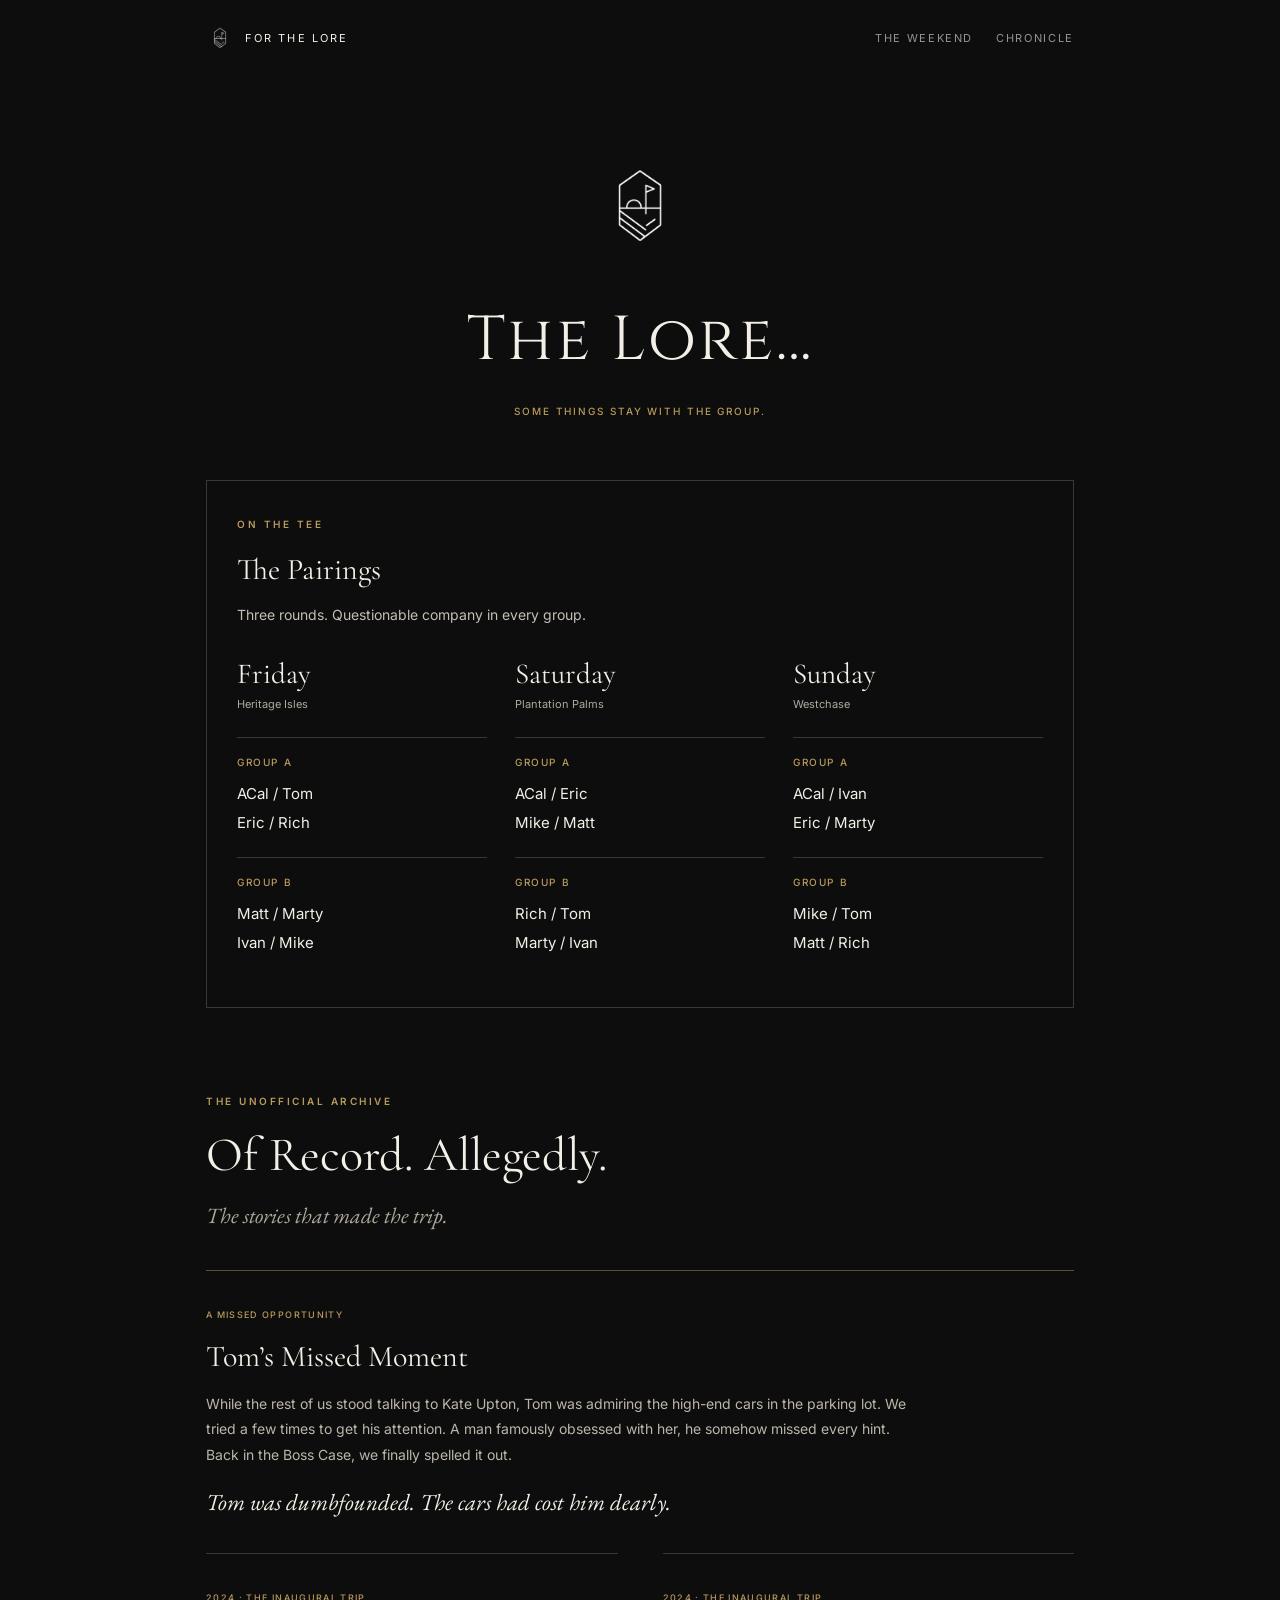
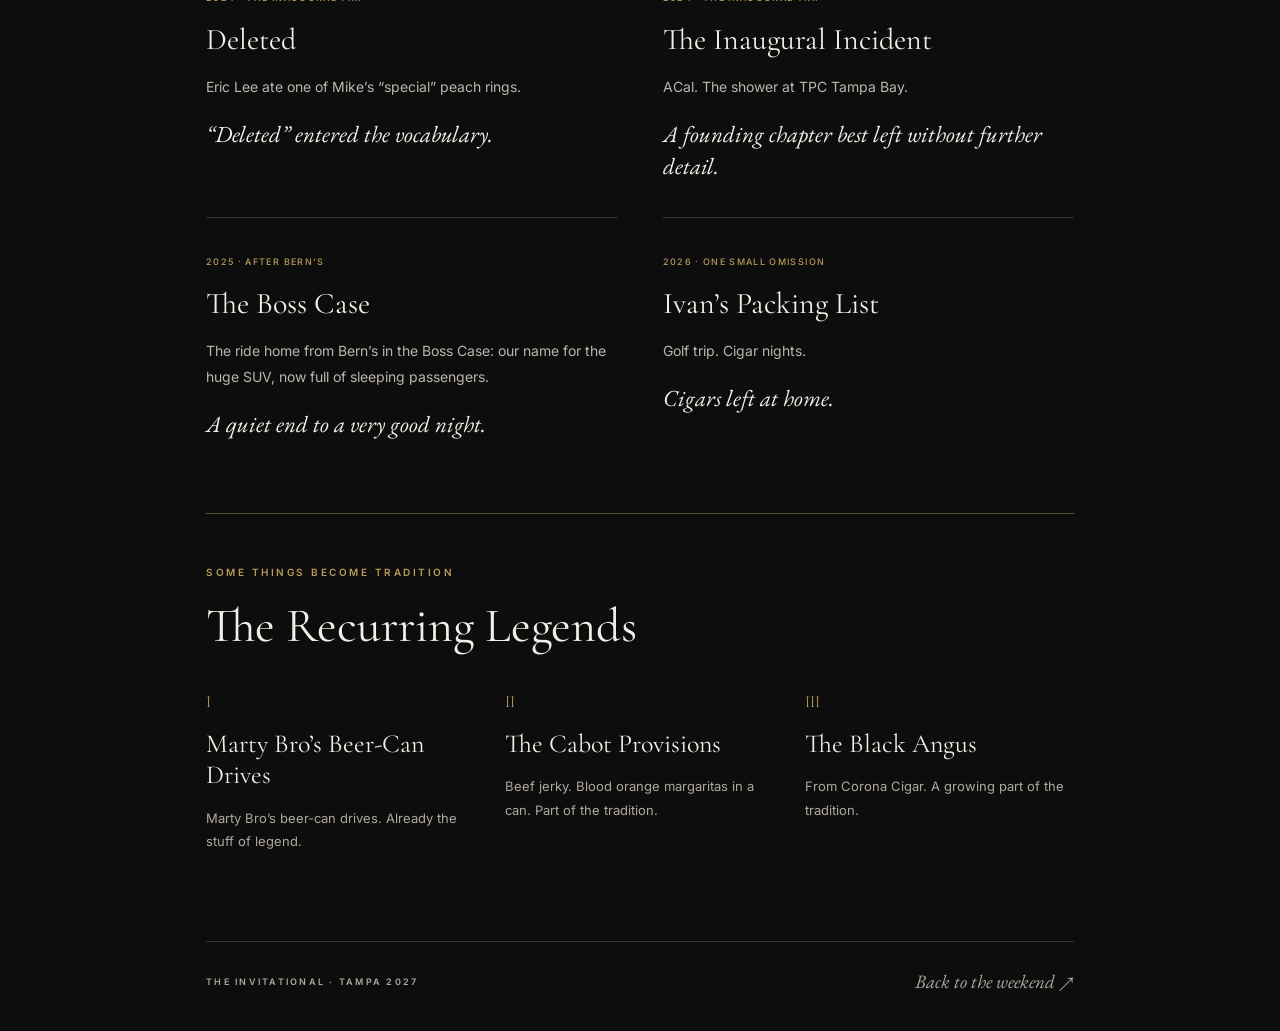
==== commit 3e3ee780: "Give the pairings intro the group tone" ====
--- a/19th-hole.html
+++ b/19th-hole.html
@@ -2,7 +2,7 @@
 <html lang="en"><head><meta charset="utf-8"><meta name="viewport" content="width=device-width,initial-scale=1"><meta name="robots" content="noindex,nofollow"><meta name="theme-color" content="#0D0D0D"><title>The Lore… · The Invitational</title><link rel="stylesheet" href="styles.css"></head>
 <body><div class="back-nine-shell"><header class="topbar"><a class="brand" href="index.html#invitation"><img src="assets/master-logo-f195ab221714.png" alt=""><span>For the Lore</span></a><nav class="nav" aria-label="Main navigation"><a href="index.html#invitation">The Weekend</a><a href="index.html#chronicle">Chronicle</a></nav></header>
 <main><header class="back-nine-hero"><img src="assets/master-logo-f195ab221714.png" alt="For the Lore Master Logo"><h1 class="nineteenth-title">The Lore…</h1><p class="nineteenth-tagline">Some things stay with the group.</p></header>
-<div class="back-nine-grid lore-layout"><section class="back-nine-panel"><span class="kicker gold">On the tee</span><h2>The Pairings</h2><p>Three rounds. Good company in every group.</p><div class="pairing-rounds"><section class="pairing-round" aria-label="Friday pairings"><h3>Friday</h3><p class="pairing-course">Heritage Isles</p><div class="pairing-group"><h4>Group A</h4><p>ACal / Tom<br>Eric / Rich</p></div><div class="pairing-group"><h4>Group B</h4><p>Matt / Marty<br>Ivan / Mike</p></div></section><section class="pairing-round" aria-label="Saturday pairings"><h3>Saturday</h3><p class="pairing-course">Plantation Palms</p><div class="pairing-group"><h4>Group A</h4><p>ACal / Eric<br>Mike / Matt</p></div><div class="pairing-group"><h4>Group B</h4><p>Rich / Tom<br>Marty / Ivan</p></div></section><section class="pairing-round" aria-label="Sunday pairings"><h3>Sunday</h3><p class="pairing-course">Westchase</p><div class="pairing-group"><h4>Group A</h4><p>ACal / Ivan<br>Eric / Marty</p></div><div class="pairing-group"><h4>Group B</h4><p>Mike / Tom<br>Matt / Rich</p></div></section></div></section>
+<div class="back-nine-grid lore-layout"><section class="back-nine-panel"><span class="kicker gold">On the tee</span><h2>The Pairings</h2><p>Three rounds. Questionable company in every group.</p><div class="pairing-rounds"><section class="pairing-round" aria-label="Friday pairings"><h3>Friday</h3><p class="pairing-course">Heritage Isles</p><div class="pairing-group"><h4>Group A</h4><p>ACal / Tom<br>Eric / Rich</p></div><div class="pairing-group"><h4>Group B</h4><p>Matt / Marty<br>Ivan / Mike</p></div></section><section class="pairing-round" aria-label="Saturday pairings"><h3>Saturday</h3><p class="pairing-course">Plantation Palms</p><div class="pairing-group"><h4>Group A</h4><p>ACal / Eric<br>Mike / Matt</p></div><div class="pairing-group"><h4>Group B</h4><p>Rich / Tom<br>Marty / Ivan</p></div></section><section class="pairing-round" aria-label="Sunday pairings"><h3>Sunday</h3><p class="pairing-course">Westchase</p><div class="pairing-group"><h4>Group A</h4><p>ACal / Ivan<br>Eric / Marty</p></div><div class="pairing-group"><h4>Group B</h4><p>Mike / Tom<br>Matt / Rich</p></div></section></div></section>
 </div>
 <section class="lore-archive" aria-labelledby="lore-heading"><header class="lore-heading"><span class="kicker gold">The unofficial archive</span><h2 id="lore-heading">Of Record. Allegedly.</h2><p class="whisper">The stories that made the trip.</p></header>
 <div class="lore-stories">
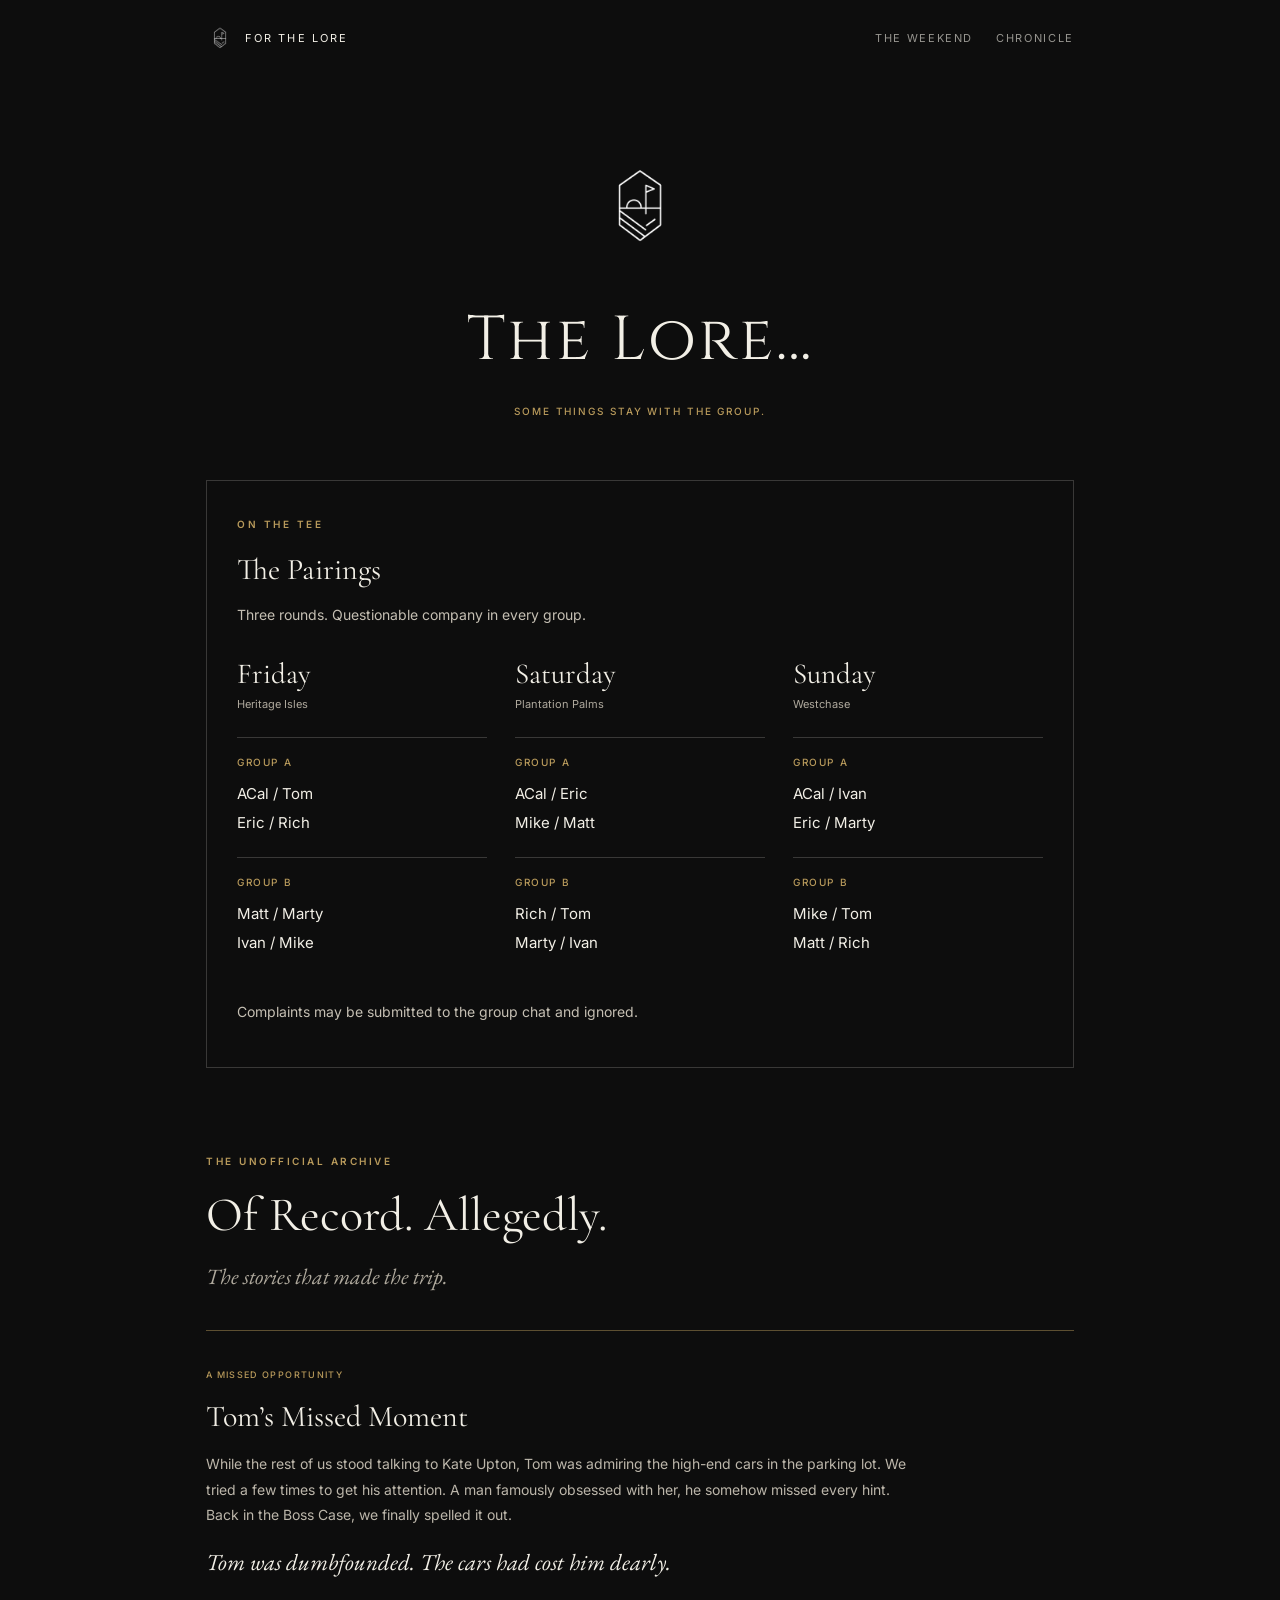
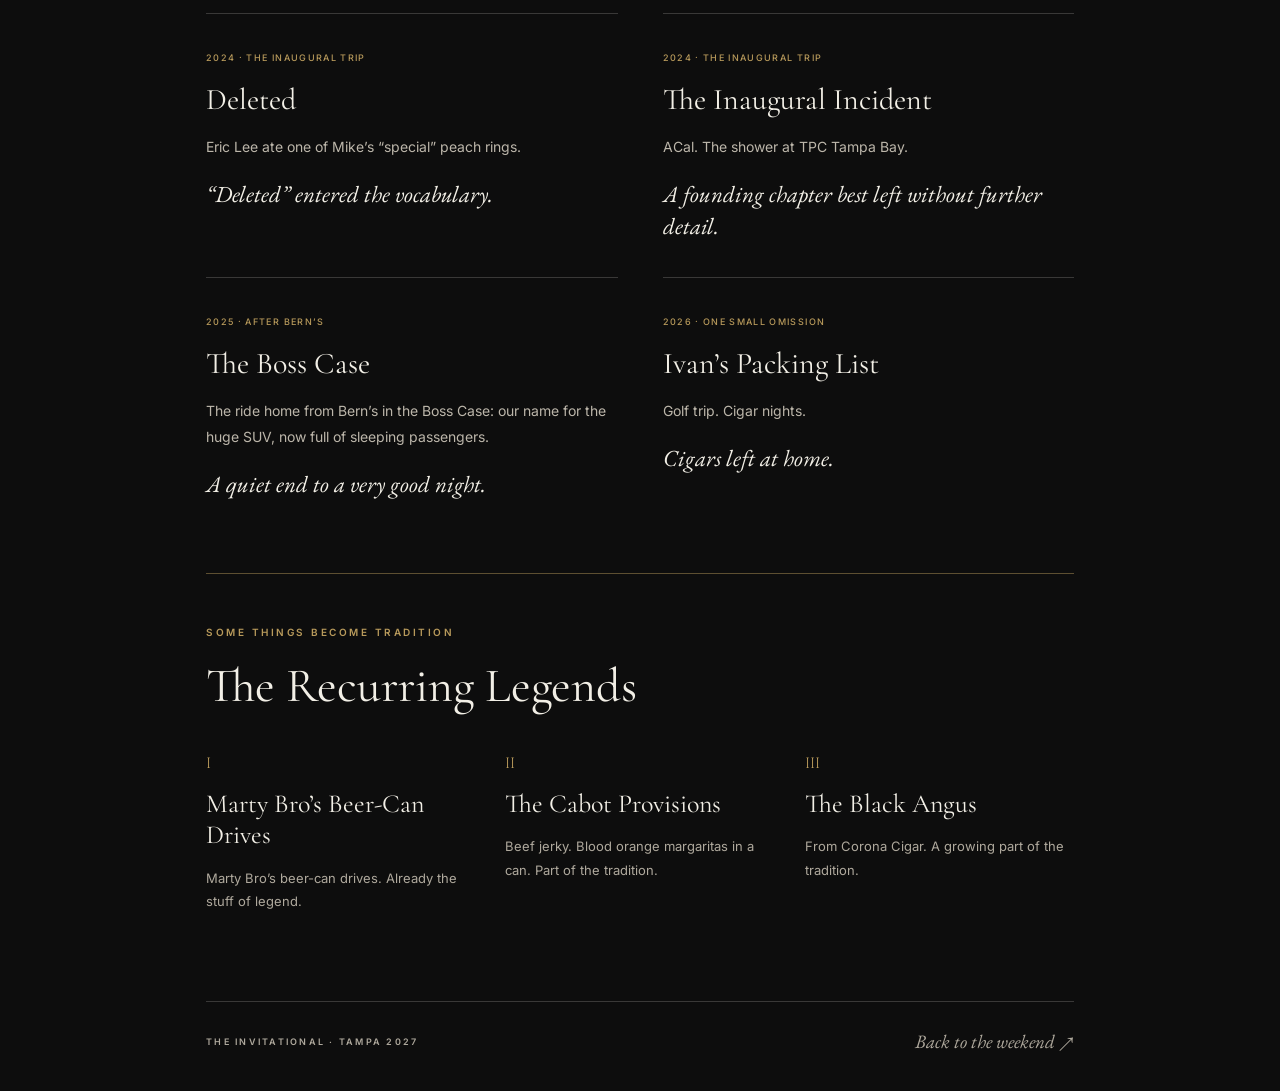
==== commit ccd736cc: "Add approved pairings complaints footnote" ====
--- a/19th-hole.html
+++ b/19th-hole.html
@@ -2,7 +2,7 @@
 <html lang="en"><head><meta charset="utf-8"><meta name="viewport" content="width=device-width,initial-scale=1"><meta name="robots" content="noindex,nofollow"><meta name="theme-color" content="#0D0D0D"><title>The Lore… · The Invitational</title><link rel="stylesheet" href="styles.css"></head>
 <body><div class="back-nine-shell"><header class="topbar"><a class="brand" href="index.html#invitation"><img src="assets/master-logo-f195ab221714.png" alt=""><span>For the Lore</span></a><nav class="nav" aria-label="Main navigation"><a href="index.html#invitation">The Weekend</a><a href="index.html#chronicle">Chronicle</a></nav></header>
 <main><header class="back-nine-hero"><img src="assets/master-logo-f195ab221714.png" alt="For the Lore Master Logo"><h1 class="nineteenth-title">The Lore…</h1><p class="nineteenth-tagline">Some things stay with the group.</p></header>
-<div class="back-nine-grid lore-layout"><section class="back-nine-panel"><span class="kicker gold">On the tee</span><h2>The Pairings</h2><p>Three rounds. Questionable company in every group.</p><div class="pairing-rounds"><section class="pairing-round" aria-label="Friday pairings"><h3>Friday</h3><p class="pairing-course">Heritage Isles</p><div class="pairing-group"><h4>Group A</h4><p>ACal / Tom<br>Eric / Rich</p></div><div class="pairing-group"><h4>Group B</h4><p>Matt / Marty<br>Ivan / Mike</p></div></section><section class="pairing-round" aria-label="Saturday pairings"><h3>Saturday</h3><p class="pairing-course">Plantation Palms</p><div class="pairing-group"><h4>Group A</h4><p>ACal / Eric<br>Mike / Matt</p></div><div class="pairing-group"><h4>Group B</h4><p>Rich / Tom<br>Marty / Ivan</p></div></section><section class="pairing-round" aria-label="Sunday pairings"><h3>Sunday</h3><p class="pairing-course">Westchase</p><div class="pairing-group"><h4>Group A</h4><p>ACal / Ivan<br>Eric / Marty</p></div><div class="pairing-group"><h4>Group B</h4><p>Mike / Tom<br>Matt / Rich</p></div></section></div></section>
+<div class="back-nine-grid lore-layout"><section class="back-nine-panel"><span class="kicker gold">On the tee</span><h2>The Pairings</h2><p>Three rounds. Questionable company in every group.</p><div class="pairing-rounds"><section class="pairing-round" aria-label="Friday pairings"><h3>Friday</h3><p class="pairing-course">Heritage Isles</p><div class="pairing-group"><h4>Group A</h4><p>ACal / Tom<br>Eric / Rich</p></div><div class="pairing-group"><h4>Group B</h4><p>Matt / Marty<br>Ivan / Mike</p></div></section><section class="pairing-round" aria-label="Saturday pairings"><h3>Saturday</h3><p class="pairing-course">Plantation Palms</p><div class="pairing-group"><h4>Group A</h4><p>ACal / Eric<br>Mike / Matt</p></div><div class="pairing-group"><h4>Group B</h4><p>Rich / Tom<br>Marty / Ivan</p></div></section><section class="pairing-round" aria-label="Sunday pairings"><h3>Sunday</h3><p class="pairing-course">Westchase</p><div class="pairing-group"><h4>Group A</h4><p>ACal / Ivan<br>Eric / Marty</p></div><div class="pairing-group"><h4>Group B</h4><p>Mike / Tom<br>Matt / Rich</p></div></section></div><p class="note">Complaints may be submitted to the group chat and ignored.</p></section>
 </div>
 <section class="lore-archive" aria-labelledby="lore-heading"><header class="lore-heading"><span class="kicker gold">The unofficial archive</span><h2 id="lore-heading">Of Record. Allegedly.</h2><p class="whisper">The stories that made the trip.</p></header>
 <div class="lore-stories">
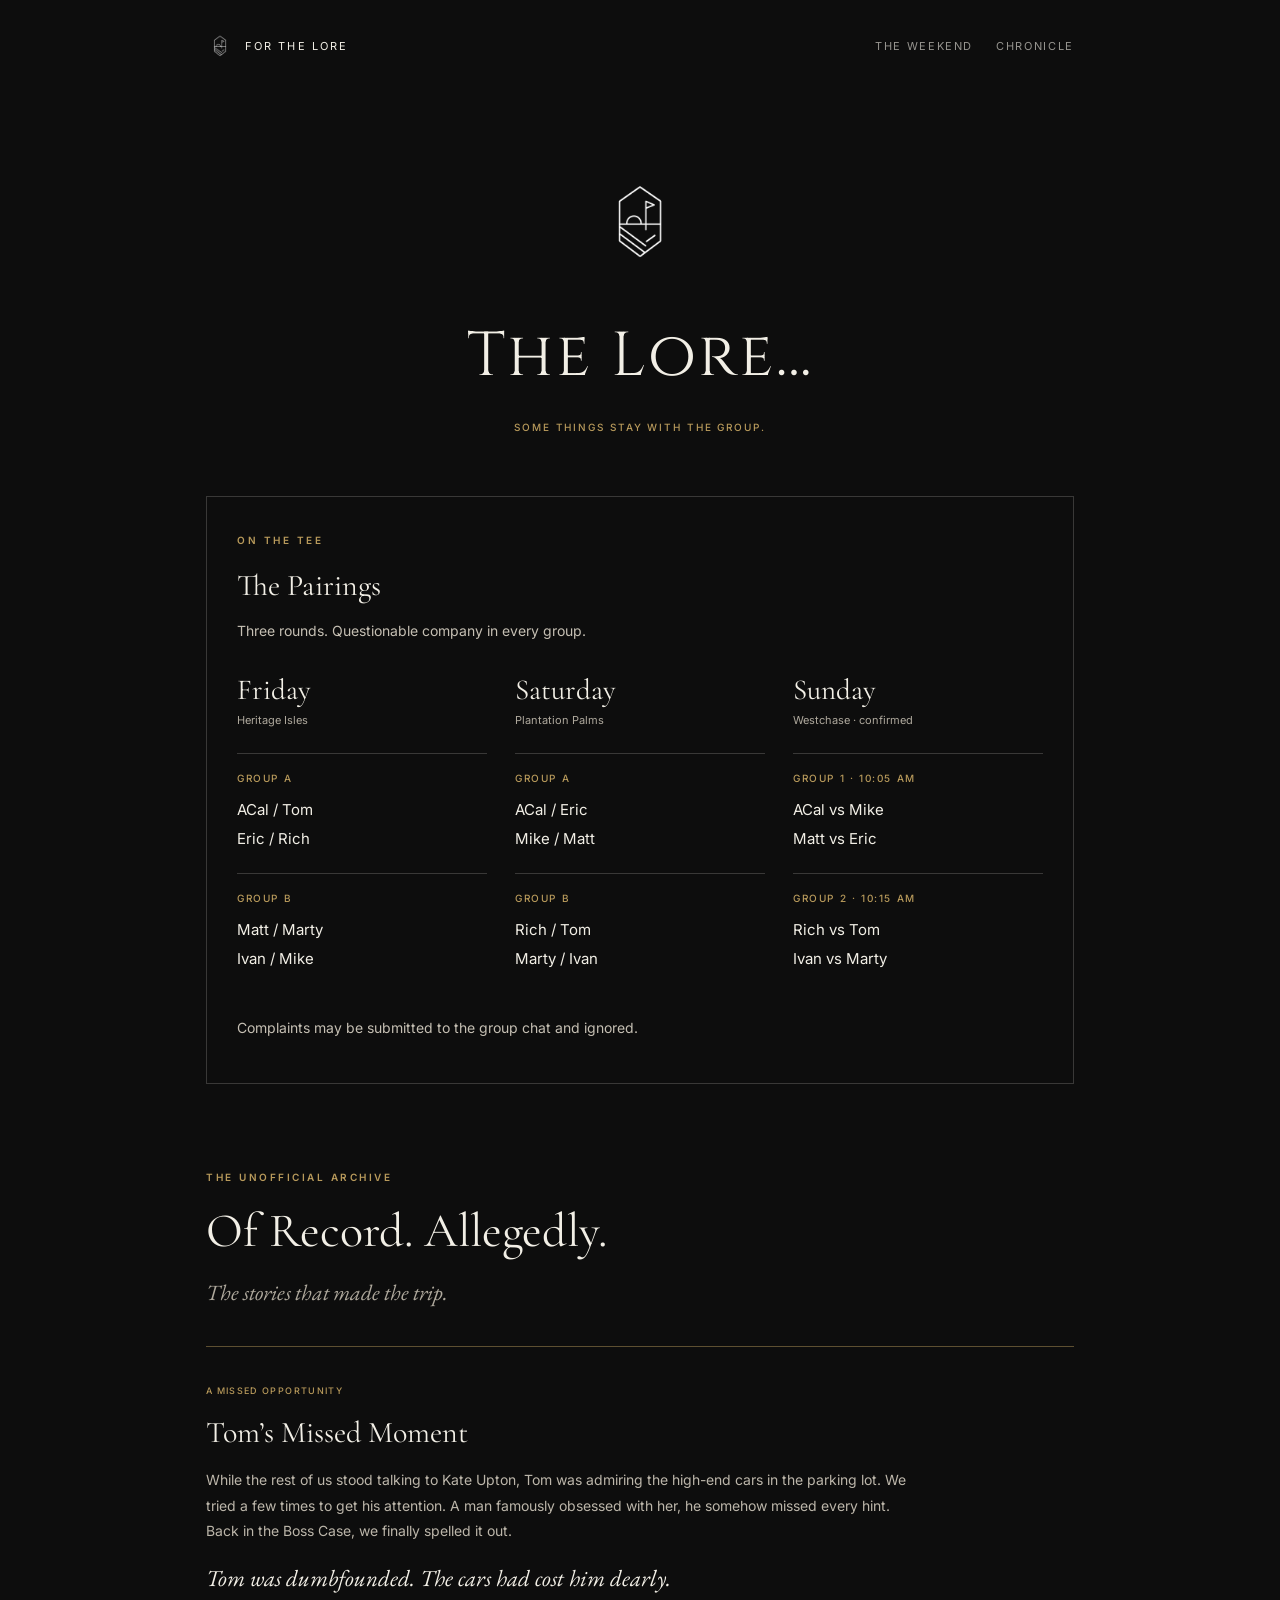
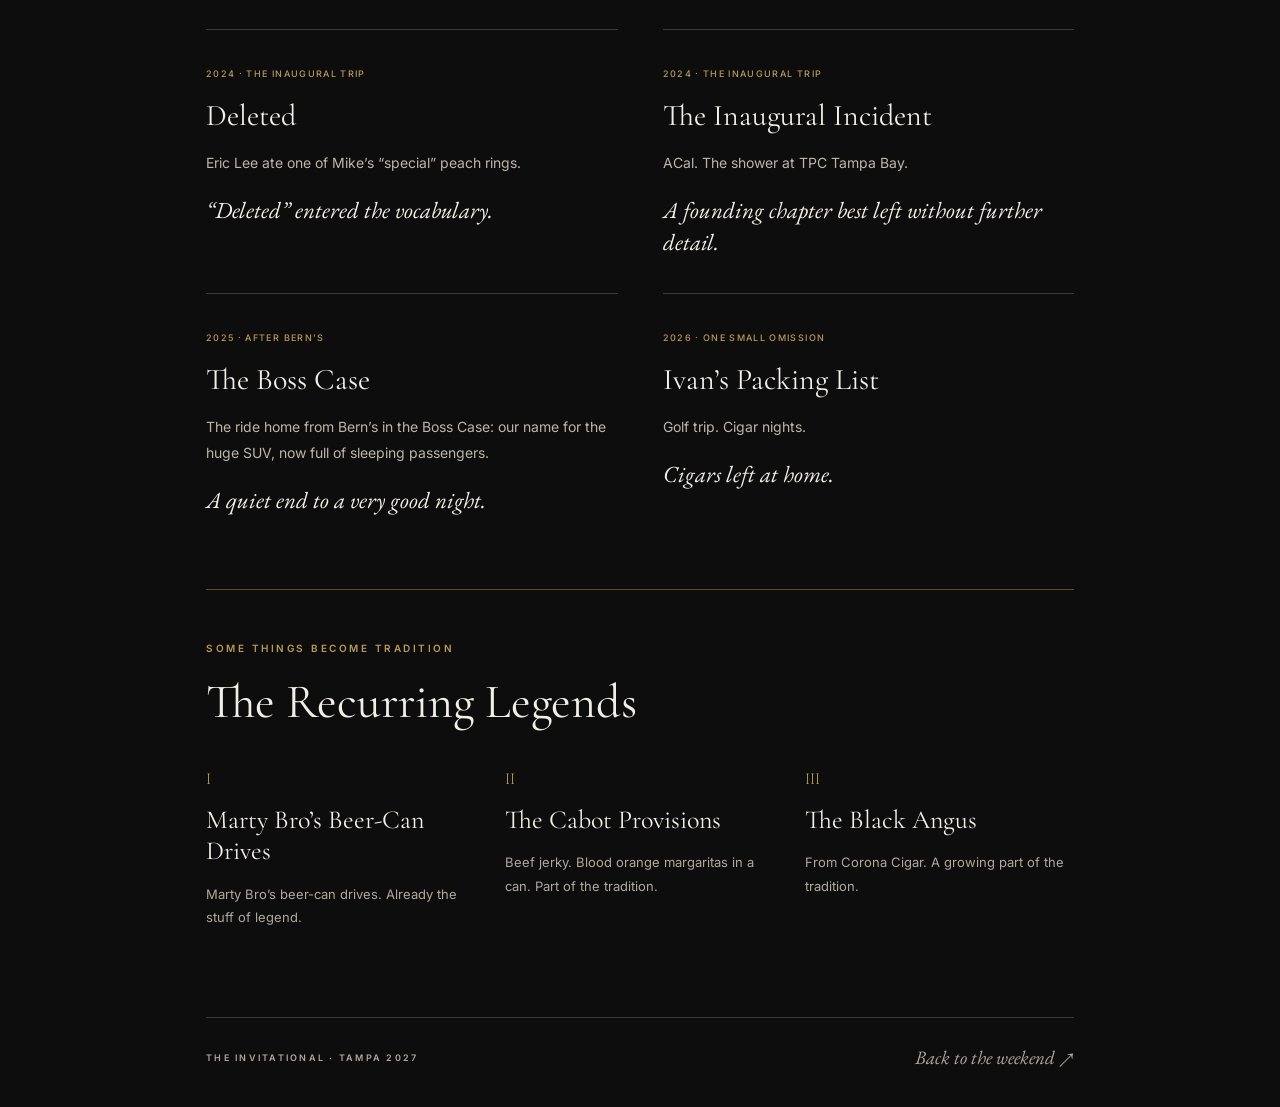
==== commit e0e41c7e: "Confirm Sunday Westchase tee times and assign foursomes" ====
--- a/19th-hole.html
+++ b/19th-hole.html
@@ -2,7 +2,7 @@
 <html lang="en"><head><meta charset="utf-8"><meta name="viewport" content="width=device-width,initial-scale=1"><meta name="robots" content="noindex,nofollow"><meta name="theme-color" content="#0D0D0D"><title>The Lore… · The Invitational</title><link rel="stylesheet" href="styles.css"></head>
 <body><div class="back-nine-shell"><header class="topbar"><a class="brand" href="index.html#invitation"><img src="assets/master-logo-f195ab221714.png" alt=""><span>For the Lore</span></a><nav class="nav" aria-label="Main navigation"><a href="index.html#invitation">The Weekend</a><a href="index.html#chronicle">Chronicle</a></nav></header>
 <main><header class="back-nine-hero"><img src="assets/master-logo-f195ab221714.png" alt="For the Lore Master Logo"><h1 class="nineteenth-title">The Lore…</h1><p class="nineteenth-tagline">Some things stay with the group.</p></header>
-<div class="back-nine-grid lore-layout"><section class="back-nine-panel"><span class="kicker gold">On the tee</span><h2>The Pairings</h2><p>Three rounds. Questionable company in every group.</p><div class="pairing-rounds"><section class="pairing-round" aria-label="Friday pairings"><h3>Friday</h3><p class="pairing-course">Heritage Isles</p><div class="pairing-group"><h4>Group A</h4><p>ACal / Tom<br>Eric / Rich</p></div><div class="pairing-group"><h4>Group B</h4><p>Matt / Marty<br>Ivan / Mike</p></div></section><section class="pairing-round" aria-label="Saturday pairings"><h3>Saturday</h3><p class="pairing-course">Plantation Palms</p><div class="pairing-group"><h4>Group A</h4><p>ACal / Eric<br>Mike / Matt</p></div><div class="pairing-group"><h4>Group B</h4><p>Rich / Tom<br>Marty / Ivan</p></div></section><section class="pairing-round" aria-label="Sunday pairings"><h3>Sunday</h3><p class="pairing-course">Westchase</p><div class="pairing-group"><h4>Group A</h4><p>ACal / Ivan<br>Eric / Marty</p></div><div class="pairing-group"><h4>Group B</h4><p>Mike / Tom<br>Matt / Rich</p></div></section></div><p class="note">Complaints may be submitted to the group chat and ignored.</p></section>
+<div class="back-nine-grid lore-layout"><section class="back-nine-panel"><span class="kicker gold">On the tee</span><h2>The Pairings</h2><p>Three rounds. Questionable company in every group.</p><div class="pairing-rounds"><section class="pairing-round" aria-label="Friday pairings"><h3>Friday</h3><p class="pairing-course">Heritage Isles</p><div class="pairing-group"><h4>Group A</h4><p>ACal / Tom<br>Eric / Rich</p></div><div class="pairing-group"><h4>Group B</h4><p>Matt / Marty<br>Ivan / Mike</p></div></section><section class="pairing-round" aria-label="Saturday pairings"><h3>Saturday</h3><p class="pairing-course">Plantation Palms</p><div class="pairing-group"><h4>Group A</h4><p>ACal / Eric<br>Mike / Matt</p></div><div class="pairing-group"><h4>Group B</h4><p>Rich / Tom<br>Marty / Ivan</p></div></section><section class="pairing-round" aria-label="Sunday pairings"><h3>Sunday</h3><p class="pairing-course">Westchase · confirmed</p><div class="pairing-group"><h4>Group 1 · 10:05 AM</h4><p>ACal vs Mike<br>Matt vs Eric</p></div><div class="pairing-group"><h4>Group 2 · 10:15 AM</h4><p>Rich vs Tom<br>Ivan vs Marty</p></div></section></div><p class="note">Complaints may be submitted to the group chat and ignored.</p></section>
 </div>
 <section class="lore-archive" aria-labelledby="lore-heading"><header class="lore-heading"><span class="kicker gold">The unofficial archive</span><h2 id="lore-heading">Of Record. Allegedly.</h2><p class="whisper">The stories that made the trip.</p></header>
 <div class="lore-stories">
--- a/styles.css
+++ b/styles.css
@@ -166,3 +166,10 @@
 
 .booking-note{margin:25px 0 0;padding:18px 0 0;border-top:1px solid var(--hairline);font-size:12px;line-height:1.8;color:#b8b1a6;max-width:700px}
 .booking-note .kicker{display:block;margin-bottom:7px;font-size:9px}
+
+/* The Cup: a permanent entrance to the separate competition app. */
+.nav a{display:inline-flex;align-items:center;min-height:44px;white-space:nowrap}.nav .cup-nav-link{gap:5px}.nav .cup-nav-link:hover,.nav .cup-nav-link:focus-visible,.chronicle-v2 .nav .cup-nav-link:hover,.chronicle-v2 .nav .cup-nav-link:focus-visible{color:var(--brass)!important;opacity:1}
+.cup-entry{display:grid;grid-template-columns:minmax(0,1fr) auto;align-items:center;gap:26px;margin:38px 0 0;padding:30px 32px;border:1px solid #b89a5b70;background:linear-gradient(120deg,#b89a5b0b,transparent 75%)}
+.cup-entry-copy{min-width:0}.cup-entry .kicker{font-size:10px;letter-spacing:.16em;margin:0 0 12px}.cup-entry h2{font:400 clamp(28px,3.2vw,37px)/1.2 'Cormorant Garamond',Georgia,serif;color:var(--ivory);margin:0 0 12px}.cup-entry-copy>p:last-child{font-size:13px;line-height:1.7;color:#c5bfb3;margin:0;max-width:470px}
+.cup-entry-button{display:inline-flex;align-items:center;justify-content:center;gap:22px;min-height:48px;padding:13px 20px;border:1px solid var(--brass);color:var(--brass);font-size:11px;font-weight:500;letter-spacing:.12em;white-space:nowrap}.cup-entry-button span{font-size:20px;line-height:1}.cup-entry-button:hover{background:var(--brass);color:var(--onyx)}
+@media(max-width:650px){.topbar{gap:10px}.nav{gap:12px;font-size:10px;letter-spacing:.07em}.cup-entry{grid-template-columns:1fr;gap:22px;padding:26px 22px;margin-top:28px}.cup-entry .kicker{font-size:10px;letter-spacing:.1em}.cup-entry h2{font-size:34px;max-width:310px}.cup-entry-button{width:100%;justify-content:space-between}.cup-entry-copy>p:last-child{font-size:14px}}
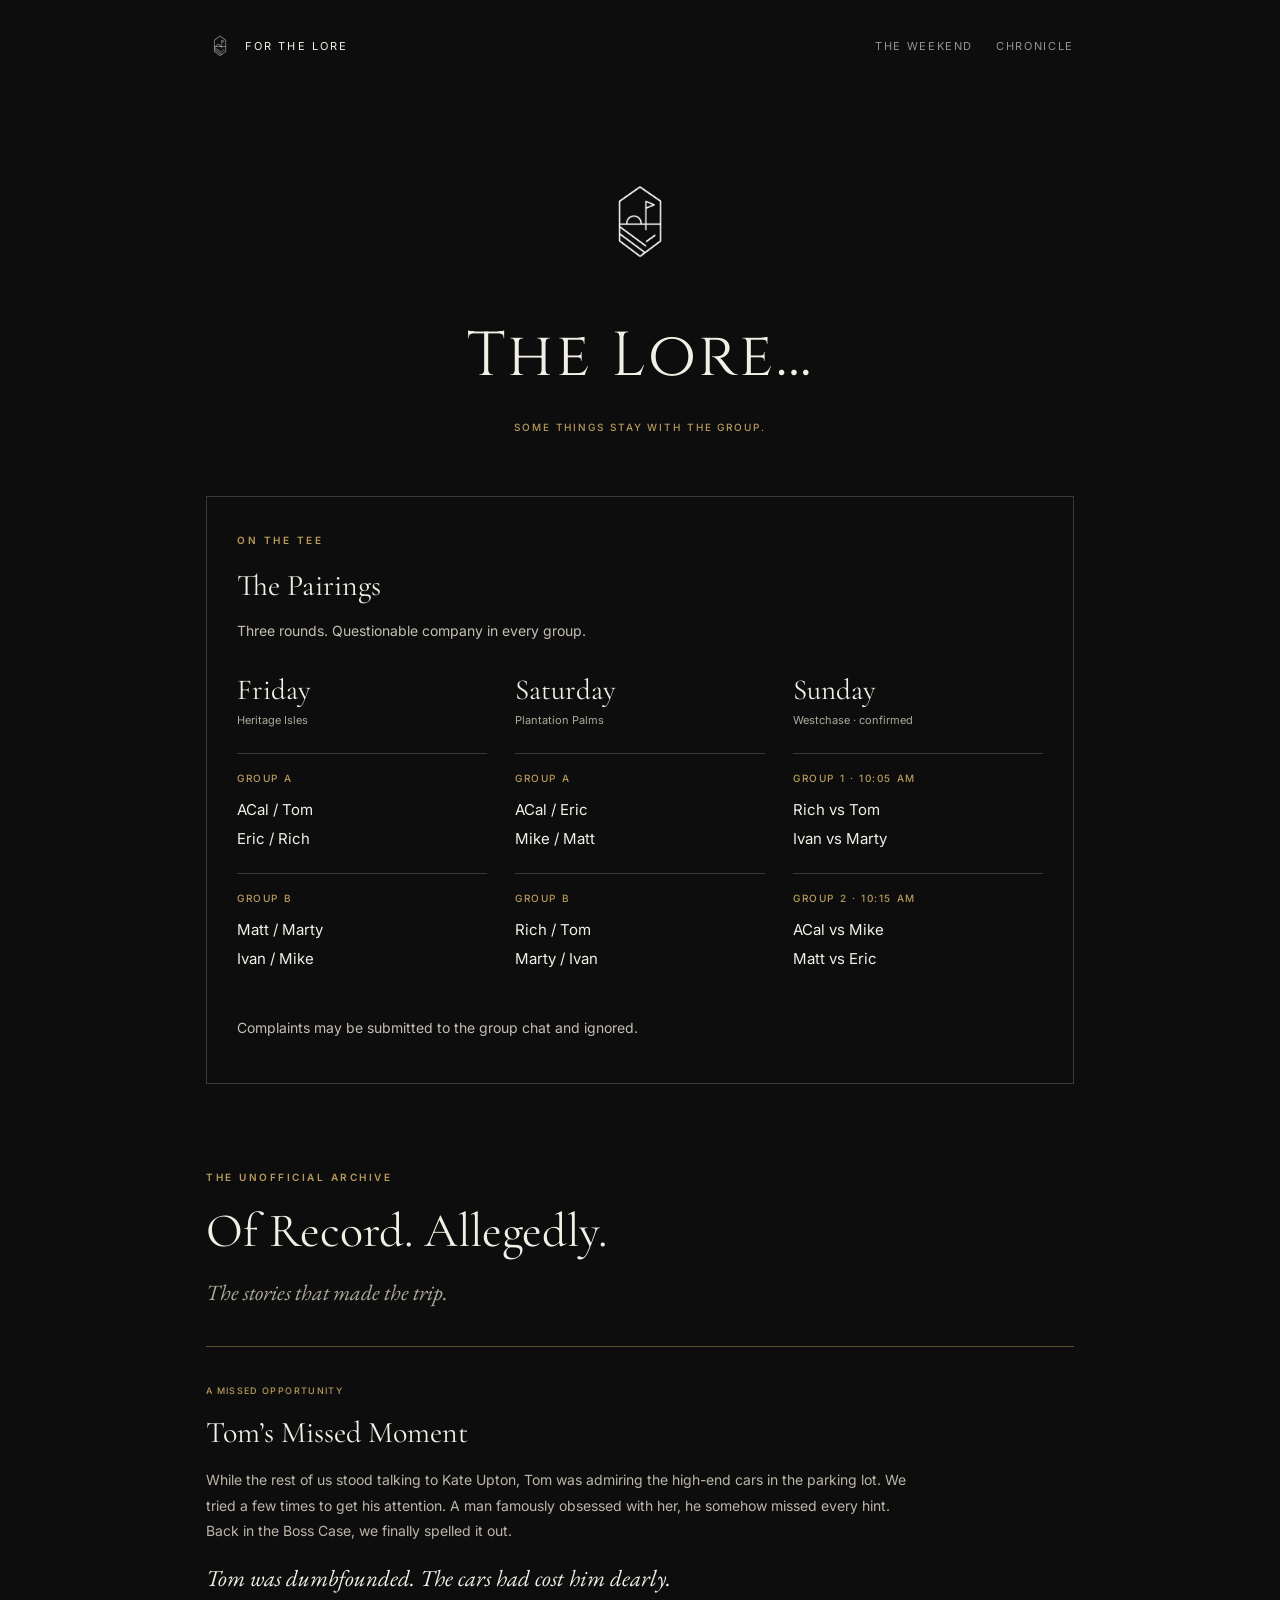
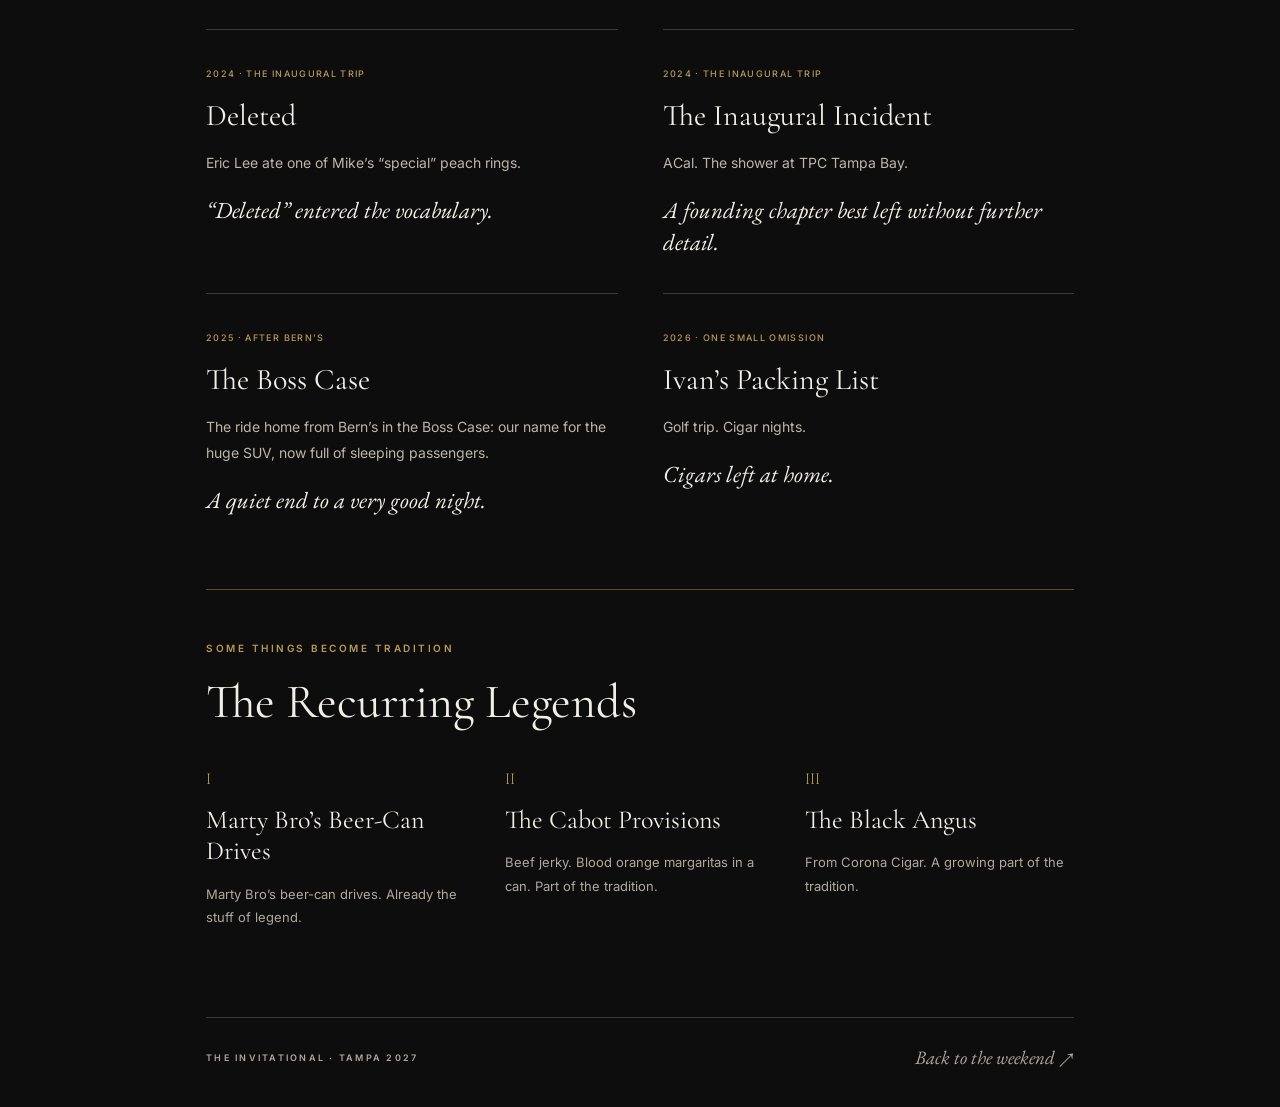
==== commit 803dee78: "Swap Sunday foursome tee order" ====
--- a/19th-hole.html
+++ b/19th-hole.html
@@ -2,7 +2,7 @@
 <html lang="en"><head><meta charset="utf-8"><meta name="viewport" content="width=device-width,initial-scale=1"><meta name="robots" content="noindex,nofollow"><meta name="theme-color" content="#0D0D0D"><title>The Lore… · The Invitational</title><link rel="stylesheet" href="styles.css"></head>
 <body><div class="back-nine-shell"><header class="topbar"><a class="brand" href="index.html#invitation"><img src="assets/master-logo-f195ab221714.png" alt=""><span>For the Lore</span></a><nav class="nav" aria-label="Main navigation"><a href="index.html#invitation">The Weekend</a><a href="index.html#chronicle">Chronicle</a></nav></header>
 <main><header class="back-nine-hero"><img src="assets/master-logo-f195ab221714.png" alt="For the Lore Master Logo"><h1 class="nineteenth-title">The Lore…</h1><p class="nineteenth-tagline">Some things stay with the group.</p></header>
-<div class="back-nine-grid lore-layout"><section class="back-nine-panel"><span class="kicker gold">On the tee</span><h2>The Pairings</h2><p>Three rounds. Questionable company in every group.</p><div class="pairing-rounds"><section class="pairing-round" aria-label="Friday pairings"><h3>Friday</h3><p class="pairing-course">Heritage Isles</p><div class="pairing-group"><h4>Group A</h4><p>ACal / Tom<br>Eric / Rich</p></div><div class="pairing-group"><h4>Group B</h4><p>Matt / Marty<br>Ivan / Mike</p></div></section><section class="pairing-round" aria-label="Saturday pairings"><h3>Saturday</h3><p class="pairing-course">Plantation Palms</p><div class="pairing-group"><h4>Group A</h4><p>ACal / Eric<br>Mike / Matt</p></div><div class="pairing-group"><h4>Group B</h4><p>Rich / Tom<br>Marty / Ivan</p></div></section><section class="pairing-round" aria-label="Sunday pairings"><h3>Sunday</h3><p class="pairing-course">Westchase · confirmed</p><div class="pairing-group"><h4>Group 1 · 10:05 AM</h4><p>ACal vs Mike<br>Matt vs Eric</p></div><div class="pairing-group"><h4>Group 2 · 10:15 AM</h4><p>Rich vs Tom<br>Ivan vs Marty</p></div></section></div><p class="note">Complaints may be submitted to the group chat and ignored.</p></section>
+<div class="back-nine-grid lore-layout"><section class="back-nine-panel"><span class="kicker gold">On the tee</span><h2>The Pairings</h2><p>Three rounds. Questionable company in every group.</p><div class="pairing-rounds"><section class="pairing-round" aria-label="Friday pairings"><h3>Friday</h3><p class="pairing-course">Heritage Isles</p><div class="pairing-group"><h4>Group A</h4><p>ACal / Tom<br>Eric / Rich</p></div><div class="pairing-group"><h4>Group B</h4><p>Matt / Marty<br>Ivan / Mike</p></div></section><section class="pairing-round" aria-label="Saturday pairings"><h3>Saturday</h3><p class="pairing-course">Plantation Palms</p><div class="pairing-group"><h4>Group A</h4><p>ACal / Eric<br>Mike / Matt</p></div><div class="pairing-group"><h4>Group B</h4><p>Rich / Tom<br>Marty / Ivan</p></div></section><section class="pairing-round" aria-label="Sunday pairings"><h3>Sunday</h3><p class="pairing-course">Westchase · confirmed</p><div class="pairing-group"><h4>Group 1 · 10:05 AM</h4><p>Rich vs Tom<br>Ivan vs Marty</p></div><div class="pairing-group"><h4>Group 2 · 10:15 AM</h4><p>ACal vs Mike<br>Matt vs Eric</p></div></section></div><p class="note">Complaints may be submitted to the group chat and ignored.</p></section>
 </div>
 <section class="lore-archive" aria-labelledby="lore-heading"><header class="lore-heading"><span class="kicker gold">The unofficial archive</span><h2 id="lore-heading">Of Record. Allegedly.</h2><p class="whisper">The stories that made the trip.</p></header>
 <div class="lore-stories">
